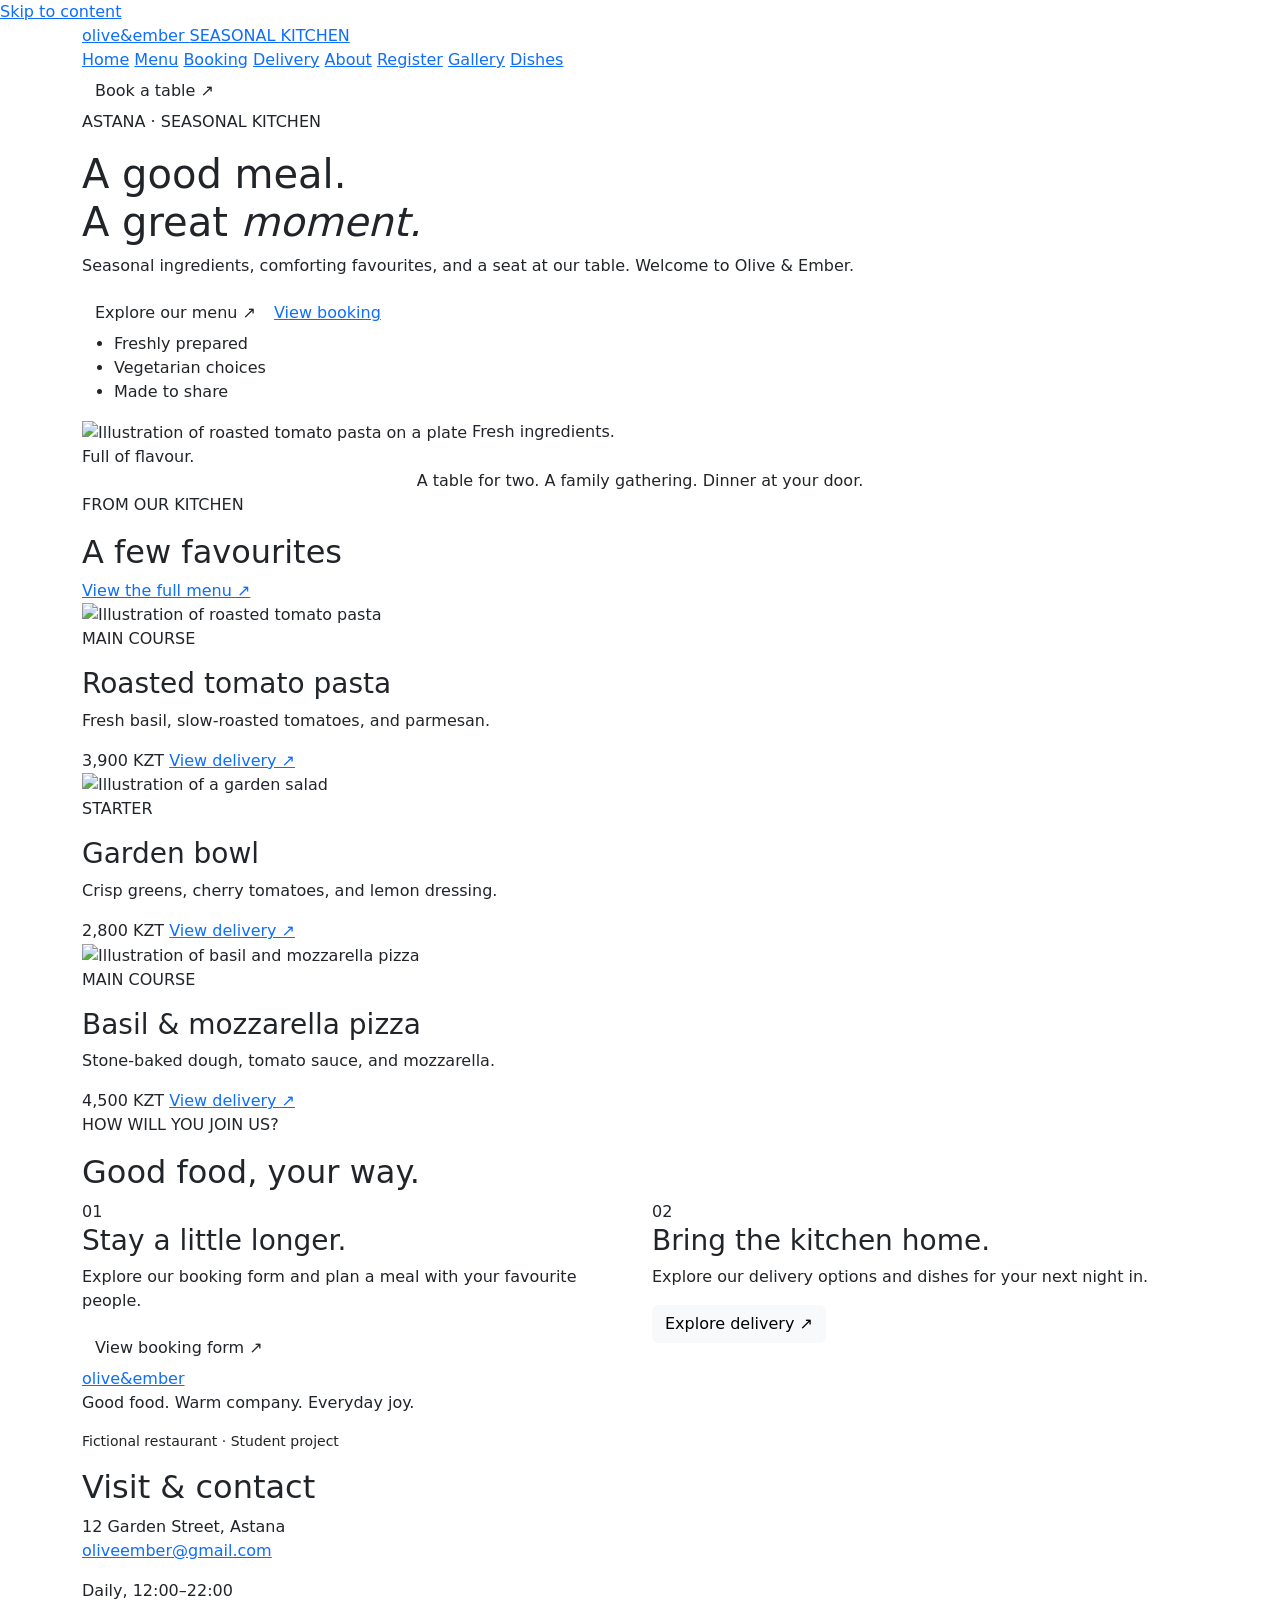
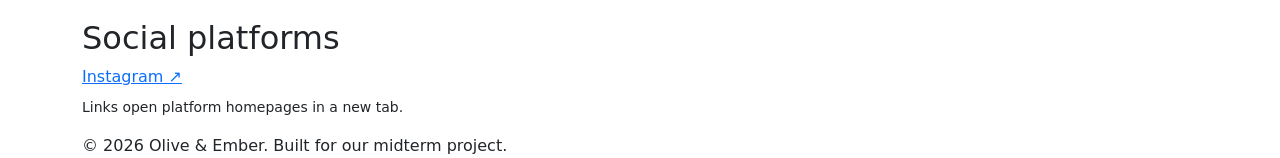
==== index.html @ 15225d43 "navigation - updated on each page, js file created, index img path fixed, dishes, gallery, register " ====
<!DOCTYPE html>
<html lang="en">
<head>
    <meta charset="UTF-8">
    <meta name="viewport" content="width=device-width, initial-scale=1.0">
    <link href="https://cdn.jsdelivr.net/npm/bootstrap@5.3.3/dist/css/bootstrap.min.css" rel="stylesheet">
    <title>Home | Olive &amp; Ember</title>
    <link rel="preconnect" href="https://fonts.googleapis.com">
    <link rel="preconnect" href="https://fonts.gstatic.com" crossorigin>
    <link href="https://fonts.googleapis.com/css2?family=DM+Sans:wght@400;500;600;700&family=Playfair+Display:wght@500;600;700&display=swap" rel="stylesheet">
    <link rel="stylesheet" href="css/style.css">
</head>

<body>
    <a class="skip-link" href="#main-content">Skip to content</a>

    <header class="site-header">
        <div class="container header-inner">
            <a class="brand" href="index.html">
                olive&amp;ember
                <span class="brand-caption">SEASONAL KITCHEN</span>
            </a>

            <nav class="site-nav">
                <a href="index.html">Home</a>
                <a href="menu.html">Menu</a>
                <a href="booking.html">Booking</a>
                <a href="delivery.html">Delivery</a>
                <a href="about.html">About</a>
                <a href="register.html">Register</a>
                <a href="gallery.html">Gallery</a>
                <a href="dishes.html">Dishes</a>
            </nav>

            <a class="btn btn-brand header-book" href="booking.html">
                Book a table ↗ </a>
        </div>
    </header>

    <main id="main-content">
        <section class="hero container">
            <div class="hero-copy">
                <p class="eyebrow">ASTANA · SEASONAL KITCHEN</p>

                <h1>
                    A good meal.<br>
                    A great <em>moment.</em>
                </h1>

                <p>
                    Seasonal ingredients, comforting favourites, and a seat
                    at our table. Welcome to Olive &amp; Ember.
                </p>

                <div class="hero-actions">
                    <a class="btn btn-brand" href="menu.html">
                        Explore our menu ↗
                    </a>

                    <a class="text-link" href="booking.html">
                        View booking
                    </a>
                </div>

                <ul class="hero-details">
                    <li>Freshly prepared</li>
                    <li>Vegetarian choices</li>
                    <li>Made to share</li>
                </ul>
            </div>

            <div class="hero-art">
                <img
                    src="images/pasta.jpg"
                    alt="Illustration of roasted tomato pasta on a plate"
                    width="480"
                    height="400"
                >

                <span class="hero-note">
                    Fresh ingredients.<br>
                    Full of flavour.
                </span>
            </div>
        </section>

        <div class="occasion-strip text-center">
            <div class="container">
                A table for two. A family gathering. Dinner at your door.
            </div>
        </div>

        <section class="container section-space">
            <div class="section-heading">
                <div>
                    <p class="eyebrow">FROM OUR KITCHEN</p>
                    <h2 id="favourites-title">A few favourites</h2>
                </div>

                <a class="text-link" href="menu.html">
                    View the full menu ↗
                </a>
            </div>

            <div class="dish-grid">
                <article class="dish-card">
                    <img
                        src="images/Roasted-Cherry-Tomato-Sauce-2-copy.jpg"
                        alt="Illustration of roasted tomato pasta"
                        width="480"
                        height="400"
                        loading="lazy"
                    >

                    <div class="dish-content">
                        <p class="eyebrow">MAIN COURSE</p>
                        <h3>Roasted tomato pasta</h3>
                        <p>
                            Fresh basil, slow-roasted tomatoes, and parmesan.
                        </p>

                        <div class="dish-bottom">
                            <span class="price">3,900 KZT</span>
                            <a href="delivery.html">View delivery ↗</a>
                        </div>
                    </div>
                </article>

                <article class="dish-card">
                    <img
                        src="images/fresh-garden-salad-stockcake.jpg"
                        alt="Illustration of a garden salad"
                        width="480"
                        height="400"
                        loading="lazy"
                    >

                    <div class="dish-content">
                        <p class="eyebrow">STARTER</p>
                        <h3>Garden bowl</h3>
                        <p>
                            Crisp greens, cherry tomatoes, and lemon dressing.
                        </p>

                        <div class="dish-bottom">
                            <span class="price">2,800 KZT</span>
                            <a href="delivery.html">View delivery ↗</a>
                        </div>
                    </div>
                </article>

                <article class="dish-card">
                    <img
                        src="images/Prosciutto-and-Mozzarella-Pizza-1368x2000.jpg"
                        alt="Illustration of basil and mozzarella pizza"
                        width="480"
                        height="400"
                        loading="lazy"
                    >

                    <div class="dish-content">
                        <p class="eyebrow">MAIN COURSE</p>
                        <h3>Basil &amp; mozzarella pizza</h3>
                        <p>
                            Stone-baked dough, tomato sauce, and mozzarella.
                        </p>

                        <div class="dish-bottom">
                            <span class="price">4,500 KZT</span>
                            <a href="delivery.html">View delivery ↗</a>
                        </div>
                    </div>
                </article>
            </div>
        </section>

        <section
            class="container section-space pt-0">
            <div class="section-heading">
                <div>
                    <p class="eyebrow">HOW WILL YOU JOIN US?</p>
                    <h2 id="services-title">Good food, your way.</h2>
                </div>
            </div>

            <div class="row g-4">
                <div class="col-12 col-md-6">
                    <article class="service-panel">
                        <span class="step-number">01</span>
                        <h3>Stay a little longer.</h3>
                        <p>
                            Explore our booking form and plan a meal
                            with your favourite people.
                        </p>

                        <a class="btn btn-brand" href="booking.html">
                            View booking form ↗
                        </a>
                    </article>
                </div>

                <div class="col-12 col-md-6">
                    <article class="service-panel service-panel-dark">
                        <span class="step-number">02</span>
                        <h3>Bring the kitchen home.</h3>
                        <p>
                            Explore our delivery options and dishes
                            for your next night in.
                        </p>

                        <a class="btn btn-light" href="delivery.html">
                            Explore delivery ↗
                        </a>
                    </article>
                </div>
            </div>
        </section>
    </main>

    <footer class="site-footer">
        <div class="container footer-grid">
            <div>
                <a class="brand footer-brand" href="index.html">
                    olive<span>&amp;</span>ember
                </a>
                <p>Good food. Warm company. Everyday joy.</p>
                <p class="small">Fictional restaurant · Student project</p>
            </div>

            <div>
                <h2 class="footer-heading">Visit &amp; contact</h2>
                <address>
                    12 Garden Street, Astana<br>
                    <a href="mailto:oliveember@gmail.com">oliveember@gmail.com</a>
                </address>
                <p>Daily, 12:00–22:00</p>
            </div>

            <div>
                <h2 class="footer-heading">Social platforms</h2>

                <a
                    href="https://www.instagram.com/"
                    target="_blank">
                    Instagram ↗
                </a>
                <br>
                <p class="small mt-2">
                    Links open platform homepages in a new tab.
                </p>
            </div>
        </div>

        <div class="container footer-bottom">
            © 2026 Olive &amp; Ember. Built for our midterm project.
        </div>
    </footer>
</body>
</html>
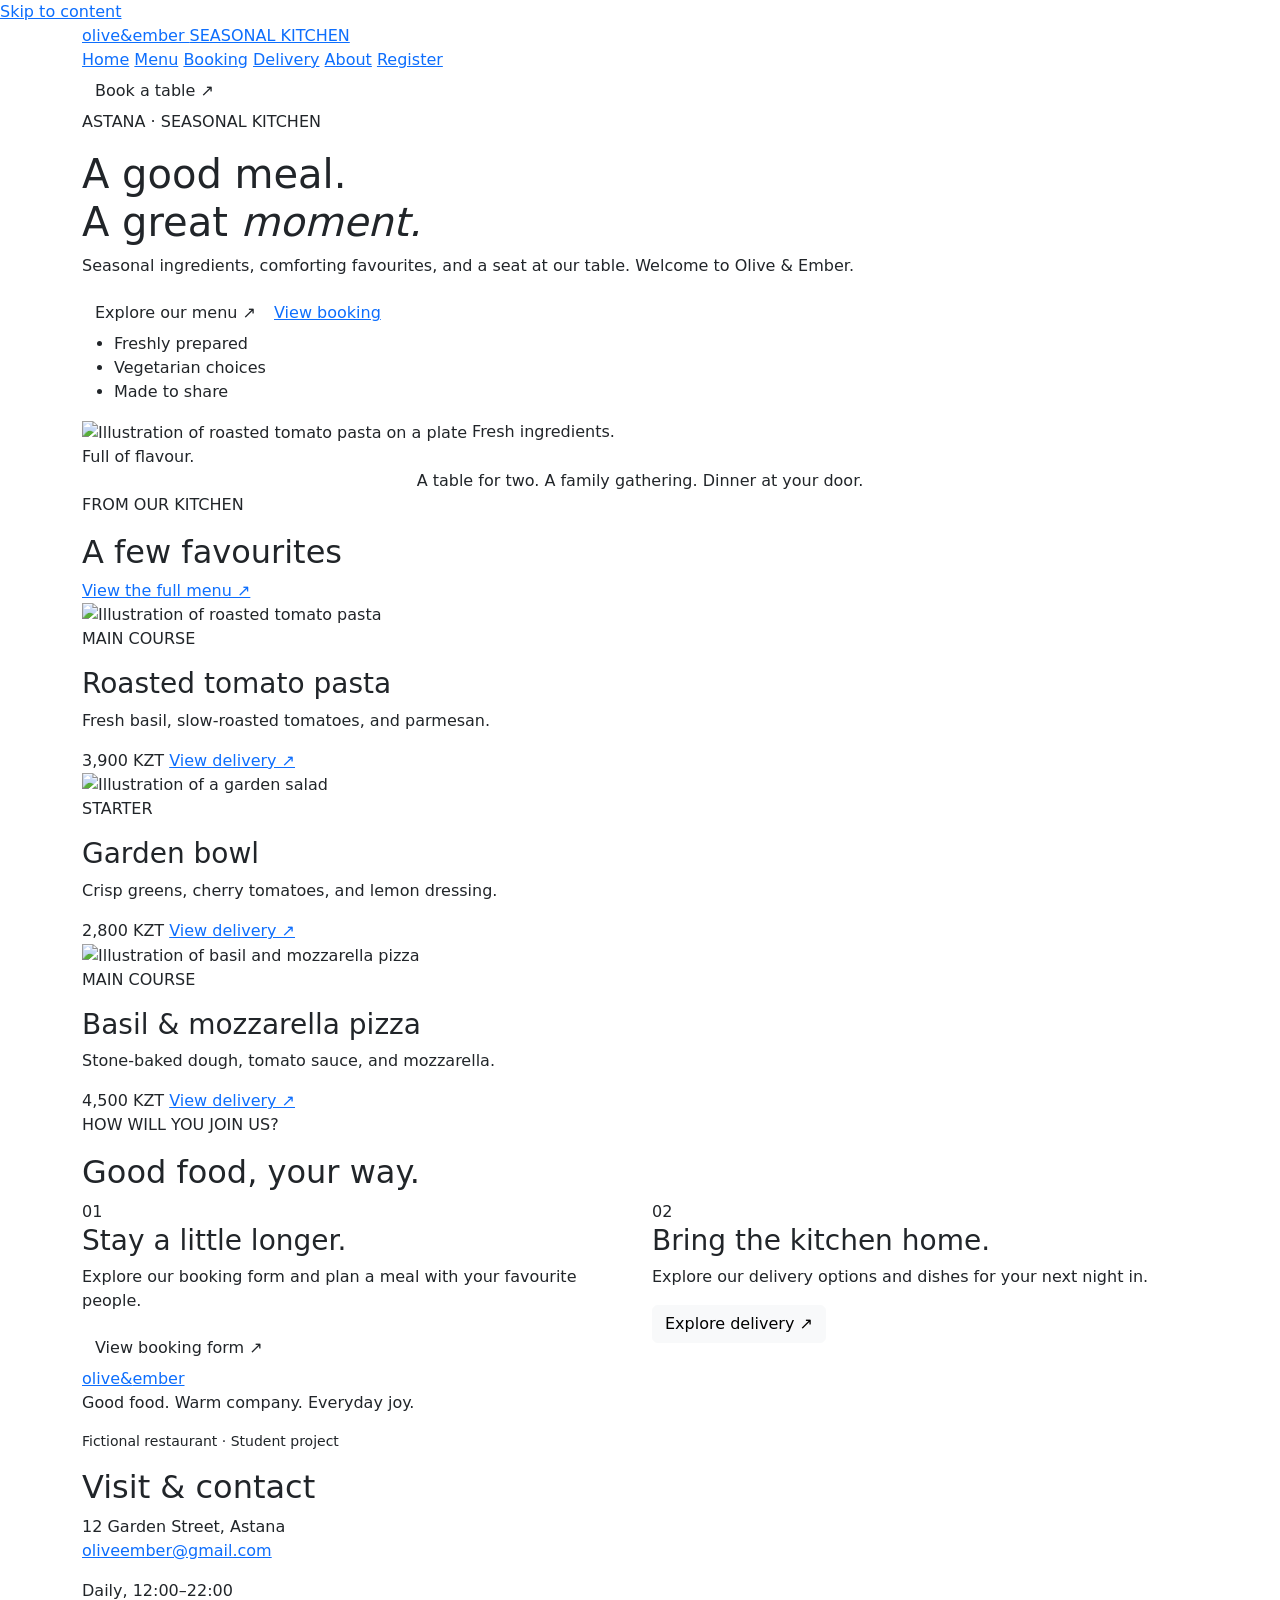
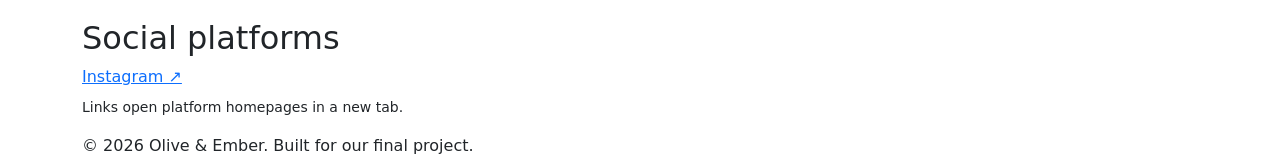
==== commit f318a49a: "Unused pages deleted,register page filled, navigation bar updated, js links added to each page" ====
--- a/index.html
+++ b/index.html
@@ -28,8 +28,6 @@
                 <a href="delivery.html">Delivery</a>
                 <a href="about.html">About</a>
                 <a href="register.html">Register</a>
-                <a href="gallery.html">Gallery</a>
-                <a href="dishes.html">Dishes</a>
             </nav>
 
             <a class="btn btn-brand header-book" href="booking.html">
@@ -252,7 +250,7 @@
         </div>
 
         <div class="container footer-bottom">
-            © 2026 Olive &amp; Ember. Built for our midterm project.
+            © 2026 Olive &amp; Ember. Built for our final project.
         </div>
     </footer>
 </body>
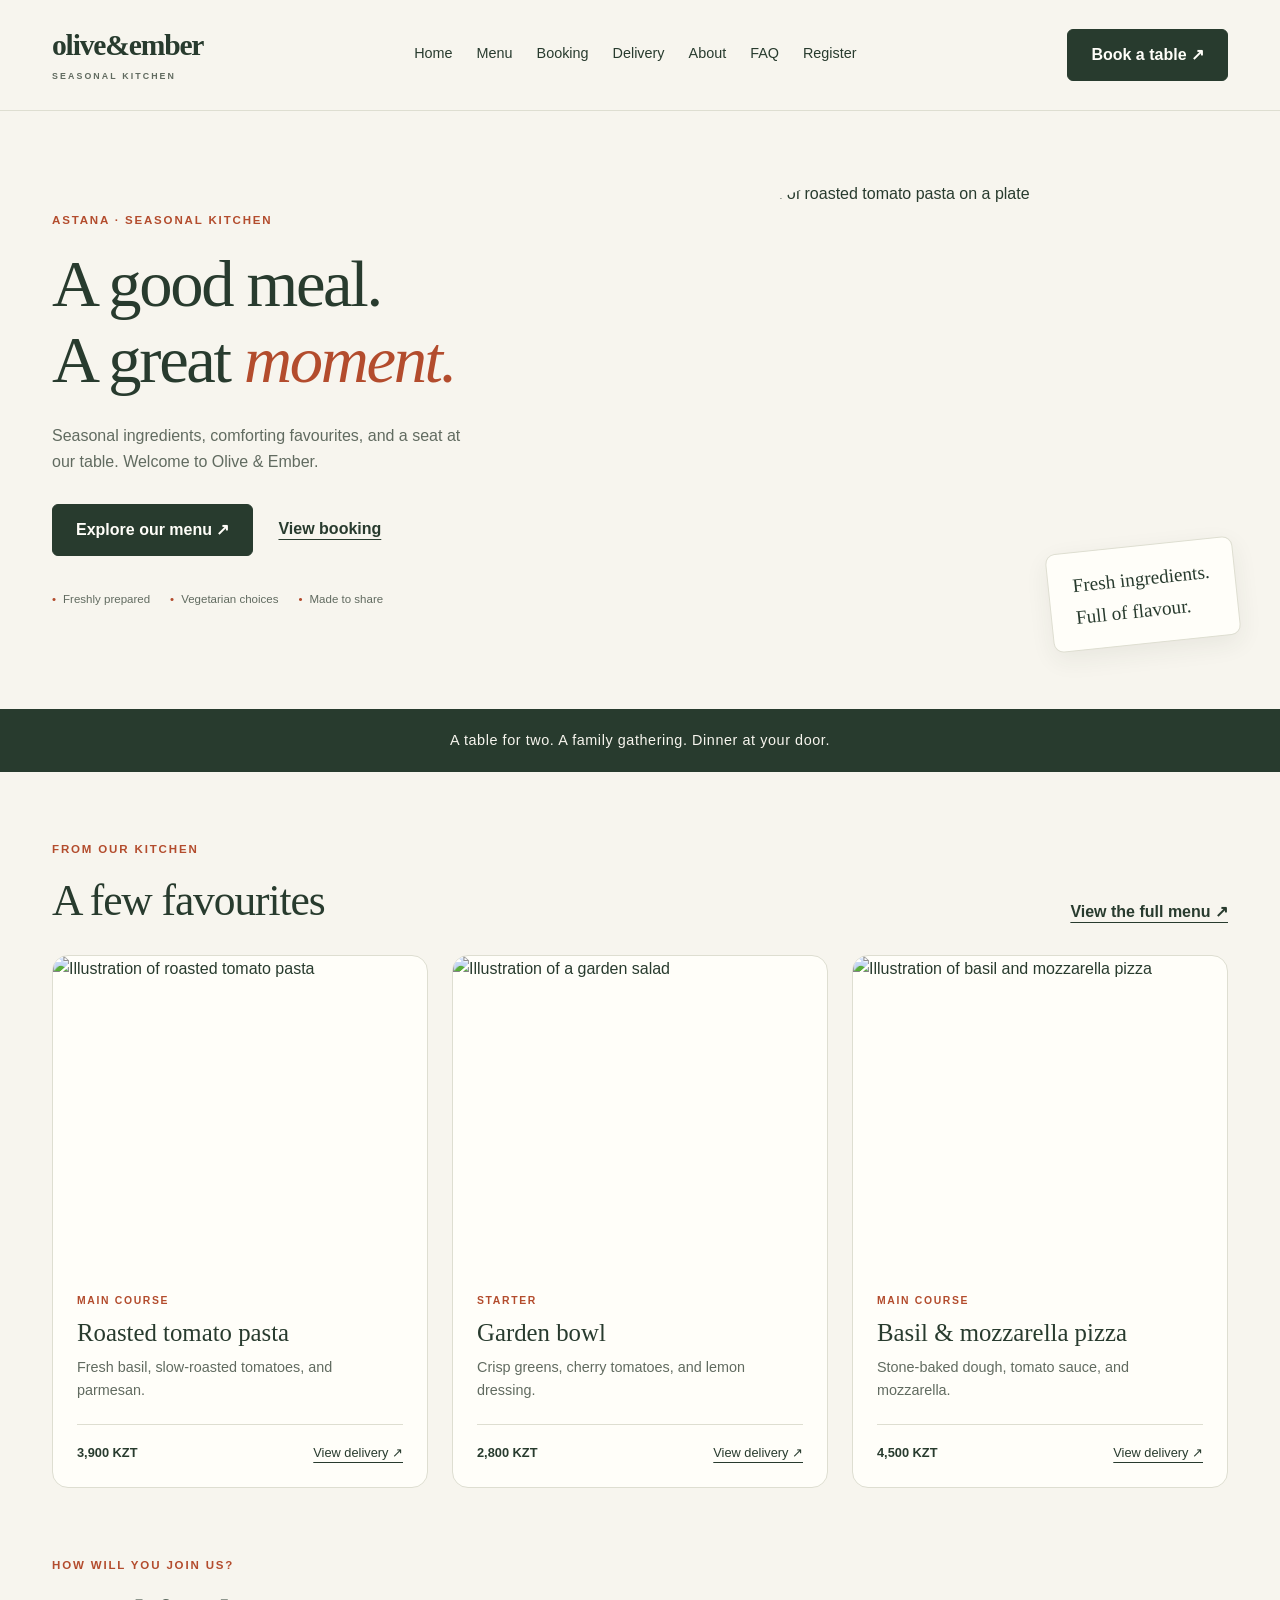
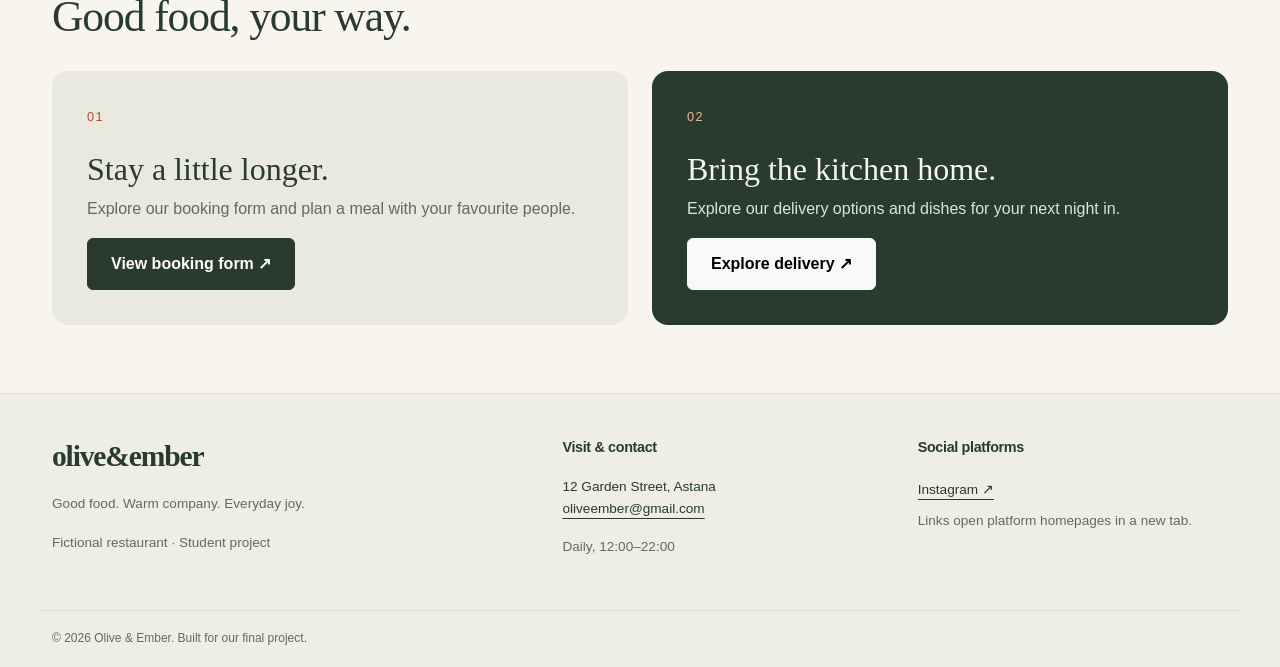
==== commit 014075ca: "faq tab" ====
--- a/index.html
+++ b/index.html
@@ -21,12 +21,13 @@
                 <span class="brand-caption">SEASONAL KITCHEN</span>
             </a>
 
-            <nav class="site-nav">
+            <nav class="site-nav" aria-label="Main navigation">
                 <a href="index.html">Home</a>
                 <a href="menu.html">Menu</a>
                 <a href="booking.html">Booking</a>
                 <a href="delivery.html">Delivery</a>
                 <a href="about.html">About</a>
+                <a href="faq.html">FAQ</a>
                 <a href="register.html">Register</a>
             </nav>
 
@@ -253,5 +254,10 @@
             © 2026 Olive &amp; Ember. Built for our final project.
         </div>
     </footer>
+
+    <script src="https://code.jquery.com/jquery-3.7.1.min.js"></script>
+    <script src="https://cdn.jsdelivr.net/npm/bootstrap@5.3.3/dist/js/bootstrap.bundle.min.js"></script>
+    <script src="js/script.js"></script>
+    
 </body>
 </html>
--- a/css/style.css
+++ b/css/style.css
@@ -0,0 +1,1022 @@
+:root {
+    --color-cream: #f7f5ee;
+    --color-ink: #283b2e;
+    --color-muted: #616b60;
+    --color-accent: #b34c2d;
+    --color-line: #deded1;
+    --color-white: #fffef9;
+
+    --font-body: "DM Sans", sans-serif;
+    --font-heading: "Playfair Display", Georgia, serif;
+
+    --radius: 16px;
+}
+* {
+    box-sizing: border-box;
+}
+
+body {
+    margin: 0;
+    background: var(--color-cream);
+    color: var(--color-ink);
+    font-family: var(--font-body);
+    font-size: 16px;
+    line-height: 1.65;
+}
+
+h1, h2, h3 {
+    font-family: var(--font-heading); line-height: 1.15;
+}
+
+h1 {
+    font-size: clamp(2.6rem, 5.2vw, 4.9rem); letter-spacing: -0.035em;
+}
+
+h2 {
+    font-size: clamp(2rem, 3.4vw, 3rem); letter-spacing: -0.025em;
+}
+
+h3 {
+    font-size: 1.55rem;
+}
+
+p { color: var(--color-muted);}
+
+a {
+    color: inherit;
+    text-underline-offset: 5px;
+}
+
+a:hover {
+    color: var(--color-accent);
+}
+
+a:focus,
+button:focus {
+    outline: 3px solid var(--color-accent);
+    outline-offset: 5px;
+}
+
+img {
+    display: block;
+    max-width: 100%;
+    height: auto;
+}
+
+.container {
+    max-width: 1200px;
+}
+
+.eyebrow {
+    color: var(--color-accent);
+    font-size: 0.72rem;
+    font-weight: 700;
+    letter-spacing: 0.16em;
+    margin-bottom: 16px;
+}
+
+.text-link {
+    font-weight: 600;
+}
+
+.btn {
+    border-radius: 6px;
+    font-weight: 600;
+    padding: 13px 23px;
+}
+
+.btn-brand {
+    background: var(--color-ink);
+    color: var(--color-white);
+    border: 1px solid var(--color-ink);
+}
+
+.btn-brand:hover,
+.btn-brand:focus {
+    background: var(--color-accent);
+    border-color: var(--color-accent);
+    color: white;
+}
+
+.skip-link {
+    position: absolute;
+    top: -100px;
+    left: 20px;
+    background: var(--color-white);
+    padding: 10px;
+    z-index: 100;
+}
+
+.skip-link:focus {
+    top: 12px;
+}
+
+.site-header {
+    border-bottom: 1px solid var(--color-line);
+}
+
+.header-inner {
+    display: flex;
+    align-items: center;
+    justify-content: space-between;
+    gap: 25px;
+    min-height: 110px;
+}
+
+.brand {
+    font-family: var(--font-heading);
+    font-size: 1.85rem;
+    font-weight: 600;
+    text-decoration: none;
+    letter-spacing: -0.04em;
+    line-height: 1.15;
+}
+
+.brand-caption {
+    display: block;
+    color: var(--color-muted);
+    font-family: var(--font-body);
+    font-size: 0.55rem;
+    letter-spacing: 0.24em;
+    margin-top: 9px;
+}
+
+.site-nav {
+    display: flex;
+    align-items: center;
+    gap: 24px;
+}
+
+.site-nav a {
+    font-size: 0.9rem;
+    text-decoration: none;
+    padding: 8px 0;
+    border-bottom: 2px solid transparent;
+}
+
+.site-nav a[aria-current="page"] {
+    border-bottom-color: var(--color-accent);
+    color: var(--color-accent);
+}
+
+.section-space {
+    padding-top: 68px;
+    padding-bottom: 68px;
+}
+
+.section-heading {
+    display: flex;
+    justify-content: space-between;
+    align-items: flex-end;
+    gap: 20px;
+    margin-bottom: 30px;
+}
+
+.section-heading h2 {
+    margin: 0;
+}
+
+/*Booking CSS*/
+.page-intro {
+    padding-top: 60px;
+    padding-bottom: 45px;
+}
+
+.page-intro h1 {
+    max-width: 850px;
+}
+
+.intro-copy {
+    max-width: 620px;
+    margin-top: 22px;
+}
+
+.site-footer {
+    background: #eeeee4;
+    border-top: 1px solid var(--color-line);
+    padding-top: 45px;
+}
+
+.footer-grid {
+    display: grid;
+    grid-template-columns: 1.5fr 1fr 1fr;
+    gap: 45px;
+    padding-bottom: 35px;
+}
+
+.footer-brand {
+    display: inline-block;
+    margin-bottom: 20px;
+}
+
+.site-footer p, .site-footer address, .site-footer a:not(.brand) {
+    font-size: 0.85rem;
+}
+
+.footer-heading {
+    font-family: var(--font-body);
+    font-size: 0.9rem;
+    font-weight: 700;
+    margin-bottom: 20px;
+}
+
+.footer-bottom {
+    border-top: 1px solid var(--color-line);
+    padding-top: 18px;
+    padding-bottom: 18px;
+    font-size: 0.75rem;
+    color: var(--color-muted);
+}
+/* common part for all pages */
+
+/* Home page styling */
+.hero {
+    display: grid;
+    grid-template-columns: 1.08fr 1fr;
+    align-items: center;
+    gap: 64px;
+    padding-top: 70px;
+    padding-bottom: 70px;
+}
+
+.hero-copy > p:not(.eyebrow) {
+    max-width: 430px;
+    margin-top: 24px;
+}
+
+.hero h1 em {
+    color: var(--color-accent);
+    font-weight: 500;
+}
+
+.hero-actions {
+    display: flex;
+    align-items: center;
+    flex-wrap: wrap;
+    gap: 25px;
+    margin: 28px 0;
+}
+
+.hero-details {
+    display: flex;
+    flex-wrap: wrap;
+    gap: 20px;
+    list-style: none;
+    padding: 0;
+    margin: 34px 0 0;
+    font-size: 0.72rem;
+    color: var(--color-muted);
+}
+
+.hero-details li::before {
+    content: "•";
+    color: var(--color-accent);
+    margin-right: 7px;
+}
+
+.hero-art {
+    position: relative;
+    padding-bottom: 12px;
+}
+
+.hero-art img {
+    border-radius: 160px 160px 16px 16px;
+    width: 100%;
+}
+
+.hero-note {
+    position: absolute;
+    right: -8px;
+    bottom: -6px;
+    background: var(--color-white);
+    border: 1px solid var(--color-line);
+    border-radius: 10px;
+    padding: 17px 24px;
+    transform: rotate(-6deg);
+    font-family: var(--font-heading);
+    font-size: 1.2rem;
+    box-shadow: 0 8px 24px #283b2e12;
+}
+
+.occasion-strip {
+    background: var(--color-ink);
+    color: var(--color-cream);
+    padding: 20px 0;
+    font-size: 0.9rem;
+    letter-spacing: 0.04em;
+}
+
+.service-panel {
+    background: #e9eadd;
+    border-radius: var(--radius);
+    padding: 35px;
+    height: 100%;
+}
+
+.service-panel h3 {
+    font-size: 2rem;
+}
+
+.service-panel-dark {
+    background: var(--color-ink);
+    color: var(--color-cream);
+}
+
+.service-panel-dark p {
+    color: #e0e3d7;
+}
+
+.step-number {
+    display: block;
+    font-size: 0.8rem;
+    letter-spacing: 0.1em;
+    margin-bottom: 24px;
+    color: var(--color-accent);
+}
+
+.service-panel-dark .step-number {
+    color: #f0b698;
+}
+
+/* dish cards */
+.dish-grid {
+    display: grid;
+    grid-template-columns: repeat(3, minmax(0, 1fr));
+    gap: 24px;
+}
+
+.dish-card {
+    background: var(--color-white);
+    border: 1px solid var(--color-line);
+    border-radius: var(--radius);
+    overflow: hidden;
+}
+
+.dish-card img {
+    width: 100%;
+    aspect-ratio: 6 / 5;
+    object-fit: cover;
+}
+
+.dish-content {
+    padding: 24px;
+}
+
+.dish-content .eyebrow {
+    margin-bottom: 10px;
+    font-size: 0.65rem;
+}
+
+.dish-content p:not(.eyebrow) {
+    font-size: 0.9rem;
+    min-height: 48px;
+}
+
+.dish-bottom {
+    display: flex;
+    flex-wrap: wrap;
+    justify-content: space-between;
+    align-items: center;
+    gap: 10px;
+    font-size: 0.8rem;
+    border-top: 1px solid var(--color-line);
+    padding-top: 17px;
+    margin-top: 20px;
+}
+
+.price {
+    font-weight: 700;
+}
+
+
+
+/* delivery */
+.page-intro { padding-top: 60px; padding-bottom: 30px; }
+.page-intro h1 { max-width: 850px; }
+.intro-copy { max-width: 620px; margin-top: 22px; }
+.page-intro {
+    padding-top: 60px;
+    padding-bottom: 30px; 
+}
+.page-intro h1 { 
+    max-width: 850px; 
+}
+.intro-copy { 
+    max-width: 620px;
+    margin-top: 22px;
+}
+
+.form-panel { 
+    background: var(--color-white);
+    border: 1px solid var(--color-line);
+    border-radius: var(--radius); 
+    padding: 32px; 
+}
+.form-panel h2 { 
+    font-size: 2rem; 
+}
+.demo-notice { 
+    font-size: .85rem;
+    background: #efeee3; 
+    padding: 14px; border-radius: 6px;
+}
+.form-label {
+    font-size: .85rem;
+    font-weight: 600;
+}
+.form-control, .form-select { 
+    background-color: #fdfcf7;
+    border-color: #c6cbbb; 
+    padding: 12px; color: var(--color-ink); 
+}
+.form-control:focus, .form-select:focus {
+    border-color: var(--color-accent);
+    box-shadow: 0 0 0 3px #b34c2d25;
+}
+
+.info-panel { 
+    background: #e9eadd; 
+    padding: 35px; border-radius: var(--radius);
+}
+.info-panel h2 { 
+    font-size: 2.4rem; 
+}
+.detail-list { 
+    padding: 0; 
+    list-style: none;
+    margin: 25px 0;
+}
+.detail-list li {
+    padding: 12px 0;
+    border-bottom: 1px solid #cdd2bd;
+    font-size: .9rem; 
+}
+
+    /*Dlivery CSS*/
+
+.page-intro {
+    padding-top: 60px;
+    padding-bottom: 45px;
+}
+.page-intro h1 { 
+    max-width: 850px;
+}
+.intro-copy {
+    max-width: 620px;
+    margin-top: 22px; 
+}
+
+.form-panel { 
+    background: var(--color-white);
+    border: 1px solid var(--color-line);
+    border-radius: var(--radius); padding: 32px; 
+}
+.form-panel h2 { 
+    font-size: 2rem;
+}
+.demo-notice { 
+    font-size: .85rem; 
+    background: #efeee3;
+    padding: 14px; border-radius: 6px;
+}
+.form-label { 
+    font-size: .85rem;
+    font-weight: 600; 
+}
+.form-control, .form-select {
+    background-color: #fdfcf7; 
+    border-color: #c6cbbb; padding: 12px;
+    color: var(--color-ink); 
+}
+.form-control:focus, .form-select:focus {
+    border-color: var(--color-accent); 
+    box-shadow: 0 0 0 3px #b34c2d25; 
+}
+
+.delivery-steps { 
+    padding-left: 22px;
+}
+.delivery-steps li {
+    padding: 8px 0 8px 6px; 
+}
+.order-line { 
+    display: flex; 
+    align-items: center; 
+    justify-content: space-between;
+    gap: 20px; 
+    padding: 16px 0;
+    border-bottom: 1px solid var(--color-line);
+}
+.order-line label {
+    font-weight: 600; 
+    font-size: .9rem;
+}
+.order-line label span { 
+    display: block; font-size: .8rem;
+    font-weight: 400; 
+}
+.quantity-input { 
+    width: 85px;
+    flex-shrink: 0; 
+}
+.order-summary {
+    display: flex; 
+    justify-content: space-between;
+    gap: 20px; padding-top: 20px;
+    font-size: .9rem;
+}
+
+.info-panel { 
+    background: #e9eadd; 
+    padding: 35px; 
+    border-radius: var(--radius);
+}
+.info-panel h2 { 
+    font-size: 2.4rem;
+}
+.detail-list {
+    padding: 0; 
+    list-style: none;
+    margin: 25px 0;
+}
+.detail-list li { 
+    padding: 12px 0; 
+    border-bottom: 1px solid #cdd2bd;
+    font-size: .9rem; 
+}
+
+
+/* Menu CSS */
+
+.menu-table{
+--bs-table-bg: transparent;
+--bs-table-color: var(--color-ink);
+--bs-table-border-color: var(--color-line);
+
+min-width: 620px;
+}
+.menu-table th,
+.menu-table td {
+padding: 18px;
+}
+.menu-table thead{
+font-size: 0.8rem;
+}
+
+.menu-table caption{
+color: var(--color-muted);
+font-size: 0.85rem;
+}
+.dish-grid{
+    display: grid; 
+    grid-template-columns: repeat(3, minmax(0, 1fr)); 
+    gap: 24px;
+}
+.dish-card{
+    background: var(--color-white);
+    border: 1px solid var(--color-line);
+    border-radius: var(--radius);
+    overflow: hidden;
+    display: block;
+    text-decoration: none;
+    color: inherit;
+    transition: transform 0.3s ease, box-shadow 0.3s ease;
+}
+.dish-card:hover{
+    transform: translateY(-8px); 
+    box-shadow: 0 12px 24px rgba(40, 59, 46, 0.12); 
+}
+.dish-card:hover .order-link{
+    color: var(--color-accent);
+    text-decoration: underline;
+}
+.dish-card img{
+    width: 100%;
+    aspect-ratio: 6 / 5;
+    object-fit: cover;
+}
+.dish-content {padding: 24px;}
+.dish-content .eyebrow{margin-bottom: 10px; font-size: .65rem;}
+.dish-content p:not(.eyebrow){
+    font-size: .9rem;
+    min-height: 48px;
+}
+.dish-bottom {
+    display: flex;
+    flex-wrap: wrap;
+    justify-content: space-between;
+    gap: 10px; 
+    align-items: center; 
+    font-size: .8rem; 
+    border-top: 1px solid var(--color-line); 
+    padding-top: 17px; 
+    margin-top: 20px;
+}
+.price{font-weight: 700;}
+
+.story-grid{
+    display: grid;
+    grid-template-columns: 1fr 1fr;
+    align-items: center; gap: 60px;
+}
+.story-grid img{
+    width: 100%;
+    border-radius:
+    var(--radius);
+}
+.story-grid h2{margin-bottom: 24px;}
+
+.value-card {
+    border-top: 1px solid var(--color-line);
+    padding-top: 25px;
+}
+.value-card .step-number{
+    margin-bottom: 15px;
+}
+
+@media (max-width: 991px) {
+    .header-inner {
+        flex-wrap: wrap;
+        justify-content: center;
+        gap: 15px 35px;
+        padding-top: 20px;
+        padding-bottom: 20px;
+    }
+
+    .site-nav {
+        order: 3;
+        justify-content: center;
+        width: 100%;
+    }
+
+    .section-space {
+        padding-top: 45px;
+        padding-bottom: 45px;
+    }
+
+    .footer-grid {
+        gap: 25px;
+        grid-template-columns: 1.2fr 1fr 1fr;
+    }
+}
+
+@media (max-width: 575px) {
+    .container {
+        padding-left: 20px;
+        padding-right: 20px;
+    }
+
+    .header-inner {
+        flex-direction: column;
+    }
+
+    .site-nav {
+        order: initial;
+        flex-wrap: wrap;
+        gap: 9px 17px;
+    }
+
+    .site-nav a {
+        font-size: 0.85rem;
+    }
+
+    .header-book {
+        padding: 9px 18px;
+    }
+
+    .footer-grid {
+        grid-template-columns: 1fr;
+        gap: 30px;
+    }
+
+    .section-heading {
+        flex-direction: column;
+        align-items: flex-start;
+    }
+
+    .page-intro {
+        padding-top: 40px;
+        padding-bottom: 30px;
+    }
+
+    .page-intro h1 {
+        font-size: 2.6rem;
+    }
+}
+
+@media (max-width: 575px) {
+    .page-intro { 
+        padding-top: 40px;
+        padding-bottom: 30px;
+    }
+    .page-intro h1 { 
+        font-size: 2.6rem;
+    }
+    .form-panel, .info-panel { 
+        padding: 22px;
+    }
+    .info-panel h2 {
+        font-size: 2rem;
+    }
+}
+
+@media (max-width: 575px) {
+    .page-intro {
+        padding-top: 40px;
+        padding-bottom: 30px;
+    }
+    .page-intro h1 { 
+        font-size: 2.6rem; 
+    }
+    .form-panel, .info-panel { 
+        padding: 22px; 
+    }
+    .info-panel h2 { 
+        font-size: 2rem;
+    }
+    .order-summary {
+        gap: 10px;
+    }
+}
+
+@media (max-width: 991px) {
+    .hero {
+        gap: 30px;
+        padding-top: 45px;
+        padding-bottom: 45px;
+    }
+
+    .hero h1 {
+        font-size: 3.4rem;
+    }
+
+    .hero-details {
+        gap: 10px;
+    }
+}
+
+@media (max-width: 575px) {
+    .hero {
+        grid-template-columns: 1fr;
+        gap: 35px;
+    }
+
+    .hero h1 {
+        font-size: 3rem;
+    }
+
+    .hero-art {
+        margin: 0 8px 10px 0;
+    }
+
+    .hero-note {
+        right: 0;
+        padding: 13px 20px;
+    }
+
+    .service-panel {
+        padding: 22px;
+    }
+}
+
+@media (max-width: 991px) {
+    .dish-grid {
+        grid-template-columns: repeat(2, minmax(0, 1fr));
+    }
+}
+
+@media (max-width: 575px) {
+    .dish-grid {
+        grid-template-columns: 1fr;
+    }
+
+    .dish-content p:not(.eyebrow) {
+        min-height: 0;
+    }
+}
+
+@media (max-width: 575px) {
+    .form-panel,
+    .info-panel {
+        padding: 22px;
+    }
+
+    .info-panel h2 {
+        font-size: 2rem;
+    }
+
+    .order-summary {
+        gap: 10px;
+    }
+}
+
+@media (max-width: 991px) {
+    .story-grid {
+        gap: 30px;
+    }
+}
+
+@media (max-width: 575px) {
+    .story-grid {
+        grid-template-columns: 1fr;
+    }
+}
+
+/* Endterm Additions: Filters & Lightbox */
+
+.filter-btn{
+    background: var(--color-white);
+    color: var(--color-ink);
+    border: 1px solid var(--color-line);
+    border-radius: 20px;
+    padding: 8px 18px;
+    font-size: 0.85rem;
+    font-weight: 600;
+    cursor: pointer;
+    transition: all 0.25s ease;
+}
+
+.filter-btn:hover{
+    border-color: var(--color-ink);
+}
+
+.filter-btn.active{
+    background: var(--color-ink);
+    color: var(--color-white);
+    border-color: var(--color-ink);
+}
+
+.gallery-item{
+    display: block;
+    overflow: hidden;
+    border-radius: var(--radius);
+    border: 1px solid var(--color-line);
+    aspect-ratio: 4 / 3;
+    background: #eae9df;
+}
+
+.gallery-item img{
+    width: 100%;
+    height: 100%;
+    object-fit: cover;
+    transition: transform 0.35s ease;
+}
+
+.gallery-item:hover img{
+    transform: scale(1.06);
+}
+
+#lightbox{
+    display: none;
+    position: fixed;
+    inset: 0;
+    background: rgba(20, 28, 22, 0.92);
+    z-index: 2000;
+    backdrop-filter: blur(5px);
+}
+
+.lb-stage{
+    display: flex;
+    align-items: center;
+    justify-content: center;
+    width: 100%;
+    height: 100%;
+    padding: 30px;
+}
+
+.lb-stage figure{
+    margin: 0;
+    text-align: center;
+    max-width: 90vw;
+    max-height: 85vh;
+}
+
+.lb-img{
+    max-width: 100%;
+    max-height: 75vh;
+    border-radius: 8px;
+    box-shadow: 0 16px 40px rgba(0, 0, 0, 0.6);
+}
+
+.lb-caption{
+    color: var(--color-cream);
+    margin-top: 14px;
+    font-size: 0.95rem;
+    font-family: var(--font-heading);
+    letter-spacing: 0.04em;
+}
+
+.lb-btn{
+    position: absolute;
+    background: transparent;
+    border: none;
+    color: var(--color-cream);
+    font-size: 2.4rem;
+    cursor: pointer;
+    padding: 12px 18px;
+    z-index: 2010;
+    transition: transform 0.2s ease, color 0.2s ease;
+    line-height: 1;
+}
+
+.lb-btn:hover{
+    color: var(--color-accent);
+    transform: scale(1.15);
+}
+
+.lb-close{
+    top: 18px;
+    right: 24px;
+    font-size: 2.8rem;
+}
+
+.lb-prev{
+    left: 20px;
+    top: 50%;
+    transform: translateY(-50%);
+}
+
+.lb-next{
+    right: 20px;
+    top: 50%;
+    transform: translateY(-50%);
+}
+
+@media (max-width: 575px){
+    .lb-btn {
+        font-size: 1.8rem;
+        padding: 8px;
+    }
+    .lb-prev {left: 8px;}
+    .lb-next {right: 8px;}
+}
+.faq-list {
+    display: flex;
+    flex-direction: column;
+    gap: 16px;
+}
+
+.faq-item {
+    background: var(--color-white);
+    border: 1px solid var(--color-line);
+    border-radius: var(--radius);
+    overflow: hidden;
+    transition: border-color 0.25s ease;
+}
+
+.faq-item.open {
+    border-color: var(--color-accent);
+}
+
+.faq-question {
+    width: 100%;
+    background: transparent;
+    border: none;
+    padding: 22px 26px;
+    display: flex;
+    justify-content: space-between;
+    align-items: center;
+    gap: 20px;
+    text-align: left;
+    font-family: var(--font-heading);
+    font-size: 1.25rem;
+    font-weight: 600;
+    color: var(--color-ink);
+    cursor: pointer;
+    transition: color 0.2s ease;
+}
+
+.faq-question:hover {
+    color: var(--color-accent);
+}
+
+.faq-icon {
+    font-family: var(--font-body);
+    font-size: 1.5rem;
+    font-weight: 400;
+    color: var(--color-accent);
+    line-height: 1;
+    flex-shrink: 0;
+}
+
+.faq-answer {
+    display: none;
+    padding: 0 26px 22px;
+    border-top: 1px solid var(--color-line);
+}
+
+.faq-answer p {
+    margin: 16px 0 0;
+    font-size: 0.95rem;
+}
+
+@media (max-width: 575px) {
+    .faq-question {
+        padding: 18px 20px;
+        font-size: 1.1rem;
+    }
+
+    .faq-answer {
+        padding: 0 20px 18px;
+    }
+}
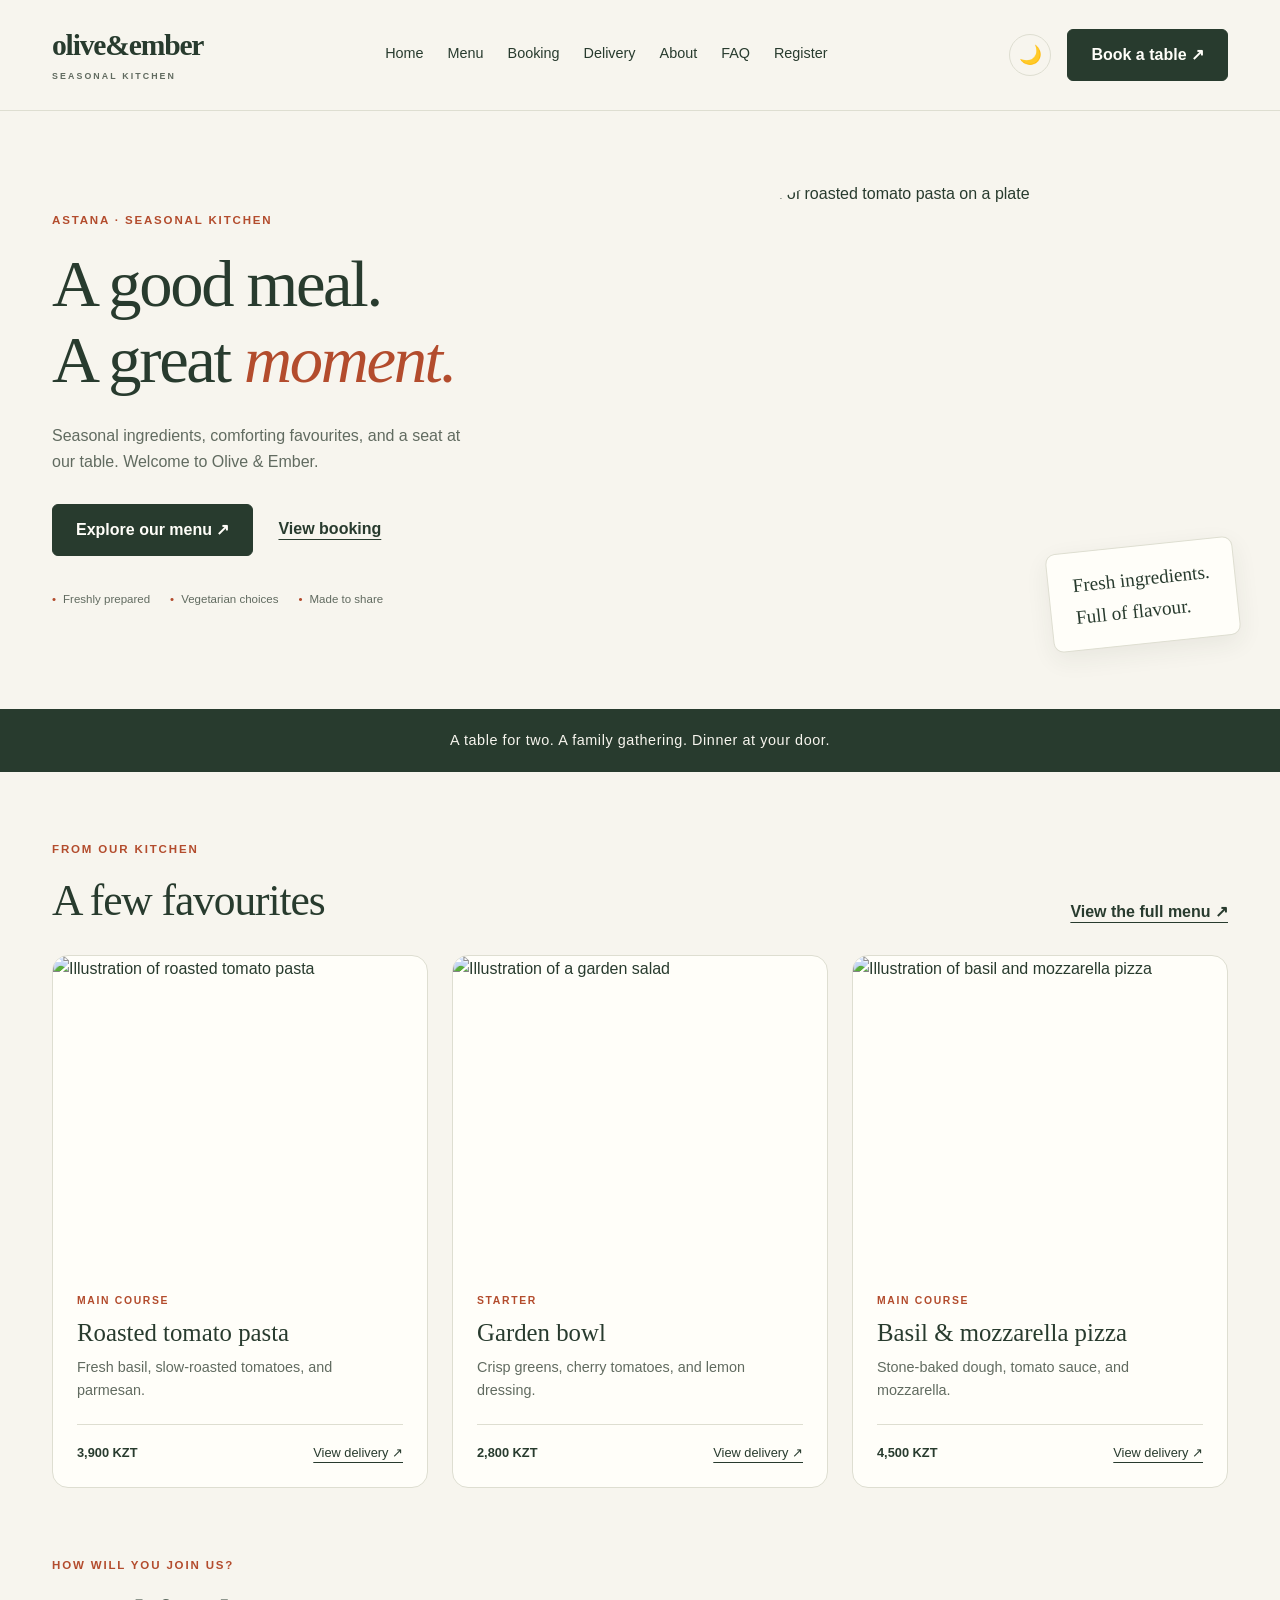
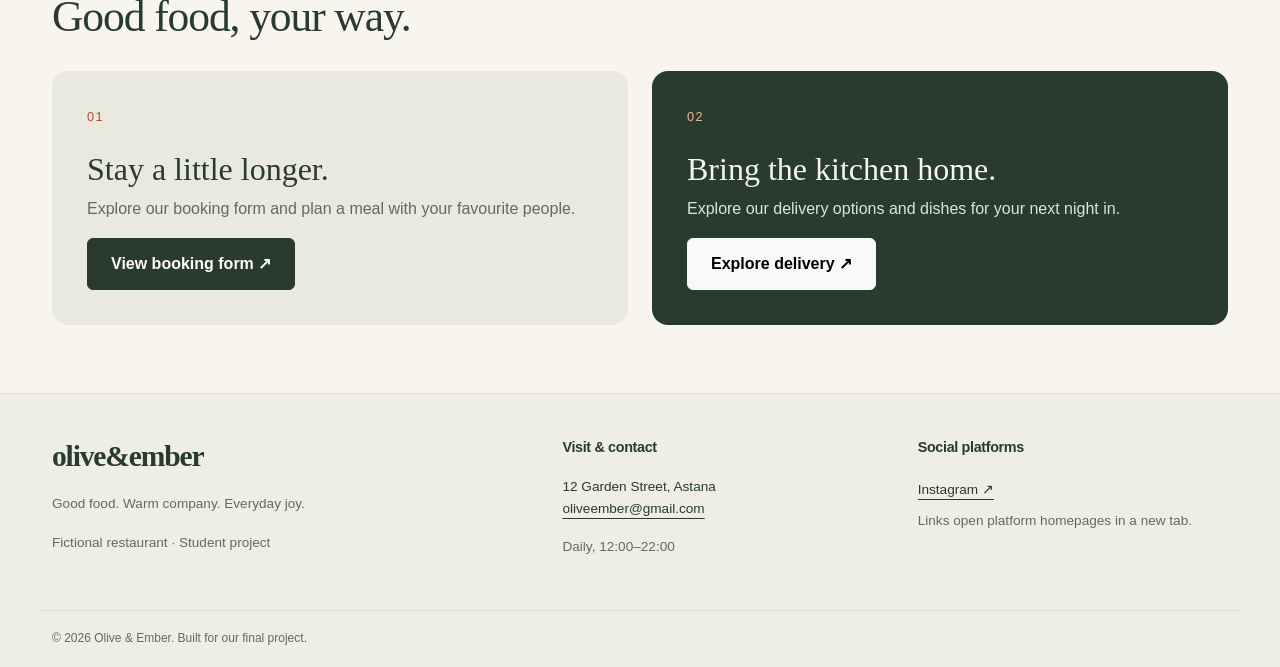
==== commit b521ad9b: "Add theme toggle button and dark theme support across multiple pages" ====
--- a/index.html
+++ b/index.html
@@ -31,8 +31,15 @@
                 <a href="register.html">Register</a>
             </nav>
 
-            <a class="btn btn-brand header-book" href="booking.html">
-                Book a table ↗ </a>
+            <div class="d-flex align-items-center gap-3">
+                <button type="button" id="theme-toggle" class="theme-toggle-btn" aria-label="Toggle theme">
+                    <span class="theme-icon">🌙</span>
+                </button>
+
+                <a class="btn btn-brand header-book" href="booking.html">
+                    Book a table ↗
+                </a>
+            </div>
         </div>
     </header>
 
--- a/css/style.css
+++ b/css/style.css
@@ -1010,7 +1010,7 @@
     font-size: 0.95rem;
 }
 
-@media (max-width: 575px) {
+@media (max-width: 575px){
     .faq-question {
         padding: 18px 20px;
         font-size: 1.1rem;
@@ -1019,4 +1019,129 @@
     .faq-answer {
         padding: 0 20px 18px;
     }
+}
+
+/*Dark Theme (Olive & Ember Palette)*/
+
+body.dark-theme {
+    --color-cream: #121814;
+    --color-ink: #edf2ed;
+    --color-muted: #9aa89c;
+    --color-accent: #e26e4f;
+    --color-line: #253329;
+    --color-white: #1a221c;
+
+    background-color: var(--color-cream);
+    color: var(--color-ink);
+}
+
+body.dark-theme .site-header {
+    border-bottom-color: var(--color-line);
+    background-color: #121814;
+}
+
+body.dark-theme .site-footer {
+    background-color: #0d120f;
+    border-top-color: var(--color-line);
+}
+
+body.dark-theme .dish-card,
+body.dark-theme .form-panel,
+body.dark-theme .modal-content,
+body.dark-theme #previewBox {
+    background-color: var(--color-white) !important;
+    border-color: var(--color-line) !important;
+    color: var(--color-ink) !important;
+}
+
+body.dark-theme .service-panel,
+body.dark-theme .info-panel,
+body.dark-theme .demo-notice {
+    background-color: #212c24 !important;
+    color: var(--color-ink) !important;
+}
+
+body.dark-theme .detail-list li,
+body.dark-theme .order-line,
+body.dark-theme .footer-bottom,
+body.dark-theme .dish-bottom {
+    border-color: var(--color-line) !important;
+}
+
+body.dark-theme .form-control,
+body.dark-theme .form-select {
+    background-color: #161e18 !important;
+    border-color: #2e3d32 !important;
+    color: #edf2ed !important;
+}
+
+body.dark-theme .form-control:focus,
+body.dark-theme .form-select:focus {
+    border-color: var(--color-accent) !important;
+}
+
+body.dark-theme .table {
+    --bs-table-bg: transparent !important;
+    --bs-table-color: var(--color-ink) !important;
+    --bs-table-border-color: var(--color-line) !important;
+}
+
+body.dark-theme .occasion-strip,
+body.dark-theme .service-panel-dark {
+    background-color: #1b241e;
+    color: var(--color-ink);
+}
+
+body.dark-theme .gallery-item {
+    background-color: #212c24;
+}
+
+body.dark-theme .lb-btn {
+    color: #edf2ed;
+}
+
+body.dark-theme .modal-header,
+body.dark-theme .modal-footer {
+    border-color: var(--color-line);
+}
+
+body.dark-theme .btn-close {
+    filter: invert(1) grayscale(100%) brightness(200%);
+}
+
+body.dark-theme .form-control::placeholder {
+    color: #7c8a7e;
+}
+
+body.dark-theme .btn-outline-secondary {
+    color: var(--color-ink);
+    border-color: var(--color-line);
+}
+
+body.dark-theme .btn-outline-secondary:hover {
+    background-color: #253329;
+    border-color: #364a3b;
+    color: var(--color-ink);
+}
+
+.theme-toggle-btn {
+    display: inline-flex;
+    align-items: center;
+    justify-content: center;
+    background: transparent;
+    border: 1px solid var(--color-line);
+    color: var(--color-ink);
+    border-radius: 50%;
+    width: 42px;
+    height: 42px;
+    font-size: 1.15rem;
+    cursor: pointer;
+    transition: all 0.25s ease;
+    padding: 0;
+}
+
+.theme-toggle-btn:hover {
+    border-color: var(--color-accent);
+    color: var(--color-accent);
+    transform: rotate(15deg) scale(1.08);
 }
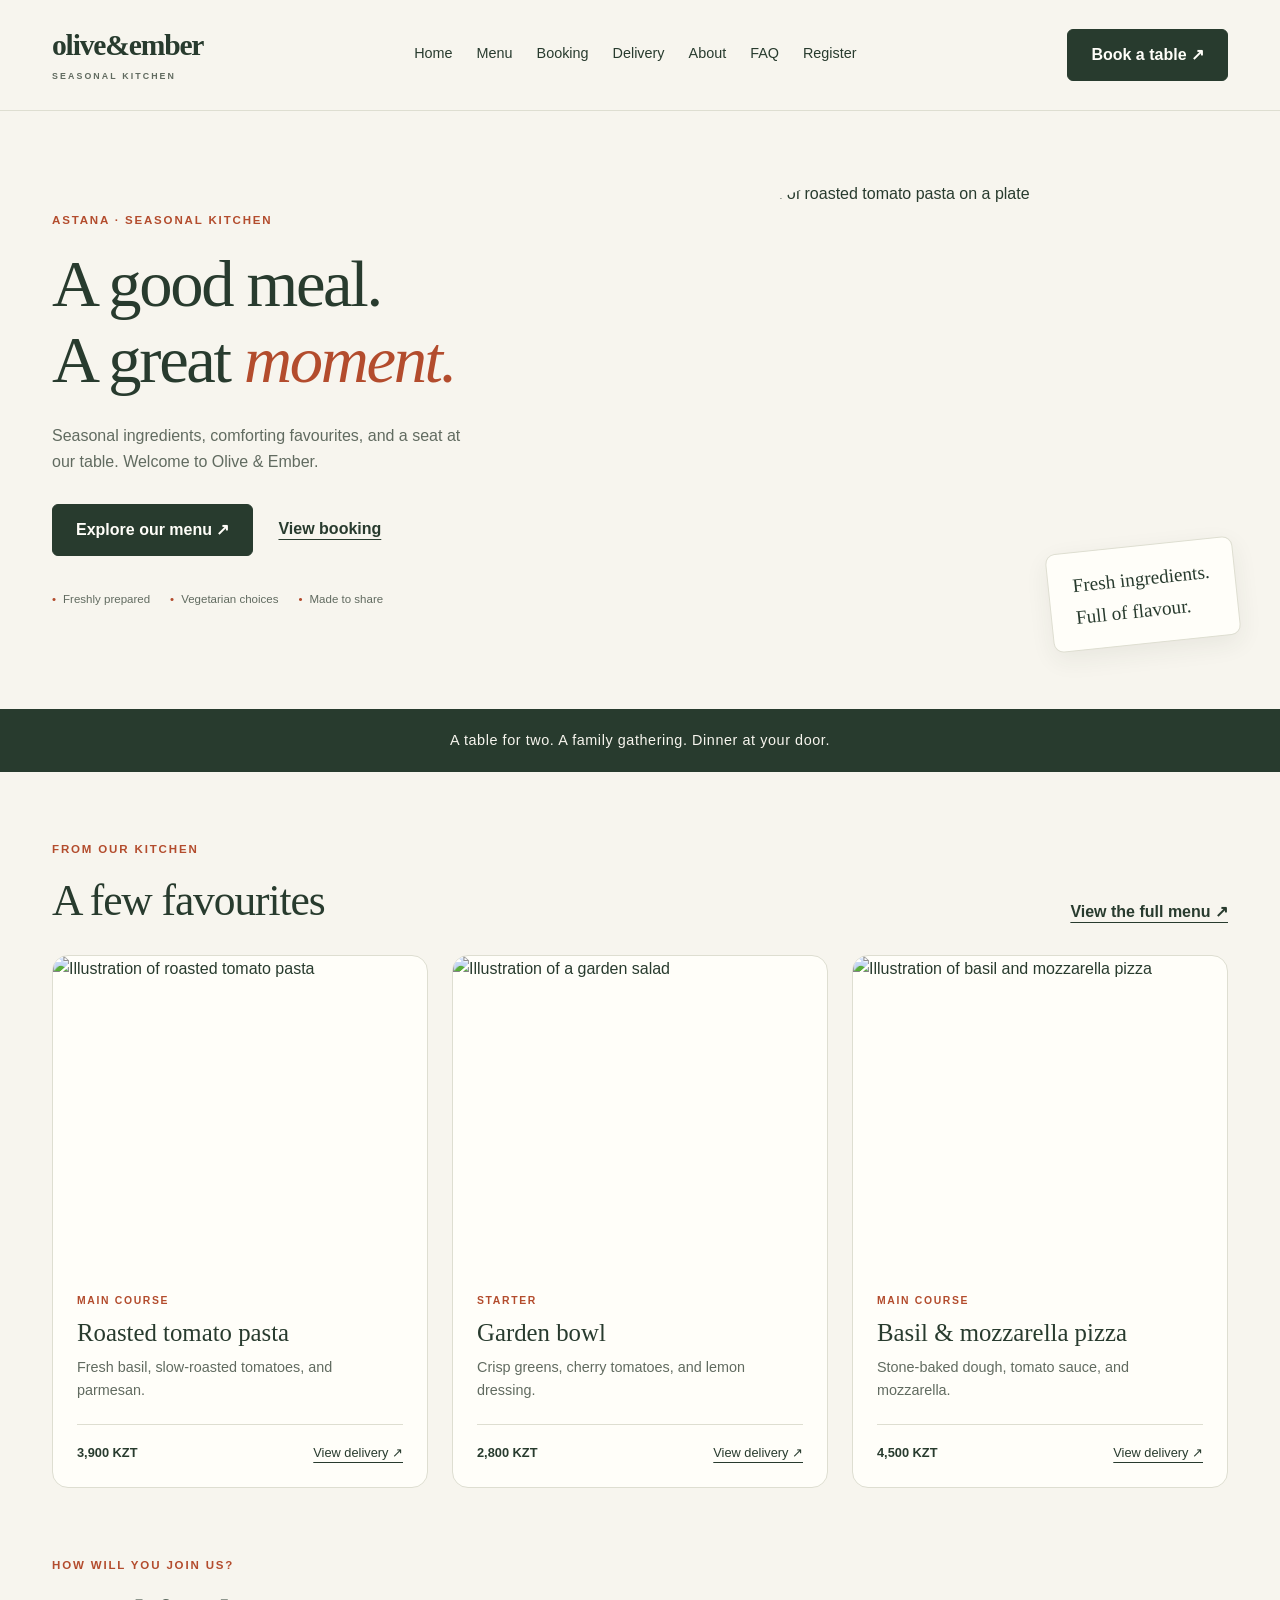
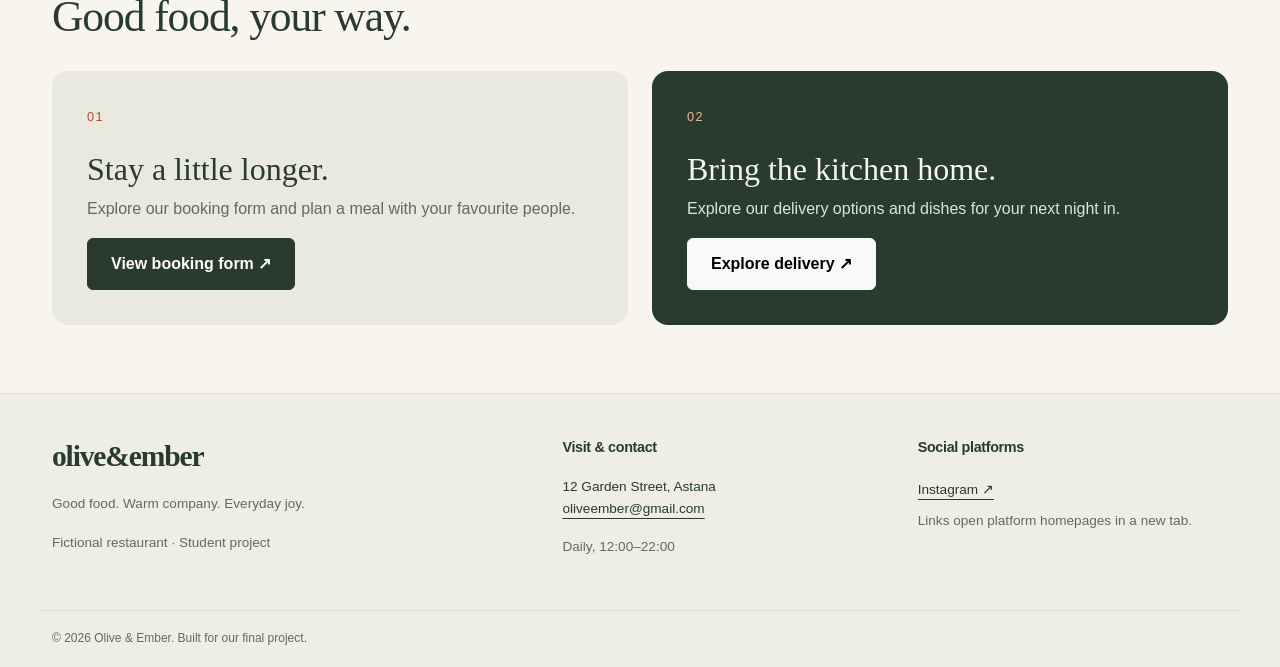
==== commit 392d7b05: "Register updated: Sign in + local storage, js for reg upd, css for reg upd, merge resolved" ====
--- a/index.html
+++ b/index.html
@@ -31,15 +31,8 @@
                 <a href="register.html">Register</a>
             </nav>
 
-            <div class="d-flex align-items-center gap-3">
-                <button type="button" id="theme-toggle" class="theme-toggle-btn" aria-label="Toggle theme">
-                    <span class="theme-icon">🌙</span>
-                </button>
-
-                <a class="btn btn-brand header-book" href="booking.html">
-                    Book a table ↗
-                </a>
-            </div>
+            <a class="btn btn-brand header-book" href="booking.html">
+                Book a table ↗ </a>
         </div>
     </header>
 
--- a/css/style.css
+++ b/css/style.css
@@ -950,6 +950,42 @@
     .lb-prev {left: 8px;}
     .lb-next {right: 8px;}
 }
+
+/*reg style */
+.auth-tabs .nav-link {
+    color: var(--color-muted);
+    font-weight: 600;
+}
+
+.auth-tabs .nav-link.active {
+    color: var(--color-accent);
+    background: var(--color-white);
+    border-color: var(--color-line) var(--color-line) var(--color-white);
+}
+
+.nav-signout {
+    font-family: inherit;
+    font-size: 0.9rem;
+    color: var(--color-ink);
+    background: transparent;
+    border: 1px solid var(--color-line);
+    border-radius: 999px;
+    padding: 4px 14px;
+    cursor: pointer;
+}
+
+.nav-signout:hover,
+.nav-signout:focus-visible {
+    border-color: var(--color-accent);
+    color: var(--color-accent);
+}
+
+@media (max-width: 575px) {
+    .nav-signout {
+        font-size: 0.85rem;
+    }
+}
+
 .faq-list {
     display: flex;
     flex-direction: column;
@@ -1010,7 +1046,7 @@
     font-size: 0.95rem;
 }
 
-@media (max-width: 575px){
+@media (max-width: 575px) {
     .faq-question {
         padding: 18px 20px;
         font-size: 1.1rem;
@@ -1019,129 +1055,4 @@
     .faq-answer {
         padding: 0 20px 18px;
     }
-}
-
-/*Dark Theme (Olive & Ember Palette)*/
-
-body.dark-theme {
-    --color-cream: #121814;
-    --color-ink: #edf2ed;
-    --color-muted: #9aa89c;
-    --color-accent: #e26e4f;
-    --color-line: #253329;
-    --color-white: #1a221c;
-
-    background-color: var(--color-cream);
-    color: var(--color-ink);
-}
-
-body.dark-theme .site-header {
-    border-bottom-color: var(--color-line);
-    background-color: #121814;
-}
-
-body.dark-theme .site-footer {
-    background-color: #0d120f;
-    border-top-color: var(--color-line);
-}
-
-body.dark-theme .dish-card,
-body.dark-theme .form-panel,
-body.dark-theme .modal-content,
-body.dark-theme #previewBox {
-    background-color: var(--color-white) !important;
-    border-color: var(--color-line) !important;
-    color: var(--color-ink) !important;
-}
-
-body.dark-theme .service-panel,
-body.dark-theme .info-panel,
-body.dark-theme .demo-notice {
-    background-color: #212c24 !important;
-    color: var(--color-ink) !important;
-}
-
-body.dark-theme .detail-list li,
-body.dark-theme .order-line,
-body.dark-theme .footer-bottom,
-body.dark-theme .dish-bottom {
-    border-color: var(--color-line) !important;
-}
-
-body.dark-theme .form-control,
-body.dark-theme .form-select {
-    background-color: #161e18 !important;
-    border-color: #2e3d32 !important;
-    color: #edf2ed !important;
-}
-
-body.dark-theme .form-control:focus,
-body.dark-theme .form-select:focus {
-    border-color: var(--color-accent) !important;
-}
-
-body.dark-theme .table {
-    --bs-table-bg: transparent !important;
-    --bs-table-color: var(--color-ink) !important;
-    --bs-table-border-color: var(--color-line) !important;
-}
-
-body.dark-theme .occasion-strip,
-body.dark-theme .service-panel-dark {
-    background-color: #1b241e;
-    color: var(--color-ink);
-}
-
-body.dark-theme .gallery-item {
-    background-color: #212c24;
-}
-
-body.dark-theme .lb-btn {
-    color: #edf2ed;
-}
-
-body.dark-theme .modal-header,
-body.dark-theme .modal-footer {
-    border-color: var(--color-line);
-}
-
-body.dark-theme .btn-close {
-    filter: invert(1) grayscale(100%) brightness(200%);
-}
-
-body.dark-theme .form-control::placeholder {
-    color: #7c8a7e;
-}
-
-body.dark-theme .btn-outline-secondary {
-    color: var(--color-ink);
-    border-color: var(--color-line);
-}
-
-body.dark-theme .btn-outline-secondary:hover {
-    background-color: #253329;
-    border-color: #364a3b;
-    color: var(--color-ink);
-}
-
-.theme-toggle-btn {
-    display: inline-flex;
-    align-items: center;
-    justify-content: center;
-    background: transparent;
-    border: 1px solid var(--color-line);
-    color: var(--color-ink);
-    border-radius: 50%;
-    width: 42px;
-    height: 42px;
-    font-size: 1.15rem;
-    cursor: pointer;
-    transition: all 0.25s ease;
-    padding: 0;
-}
-
-.theme-toggle-btn:hover {
-    border-color: var(--color-accent);
-    color: var(--color-accent);
-    transform: rotate(15deg) scale(1.08);
 }
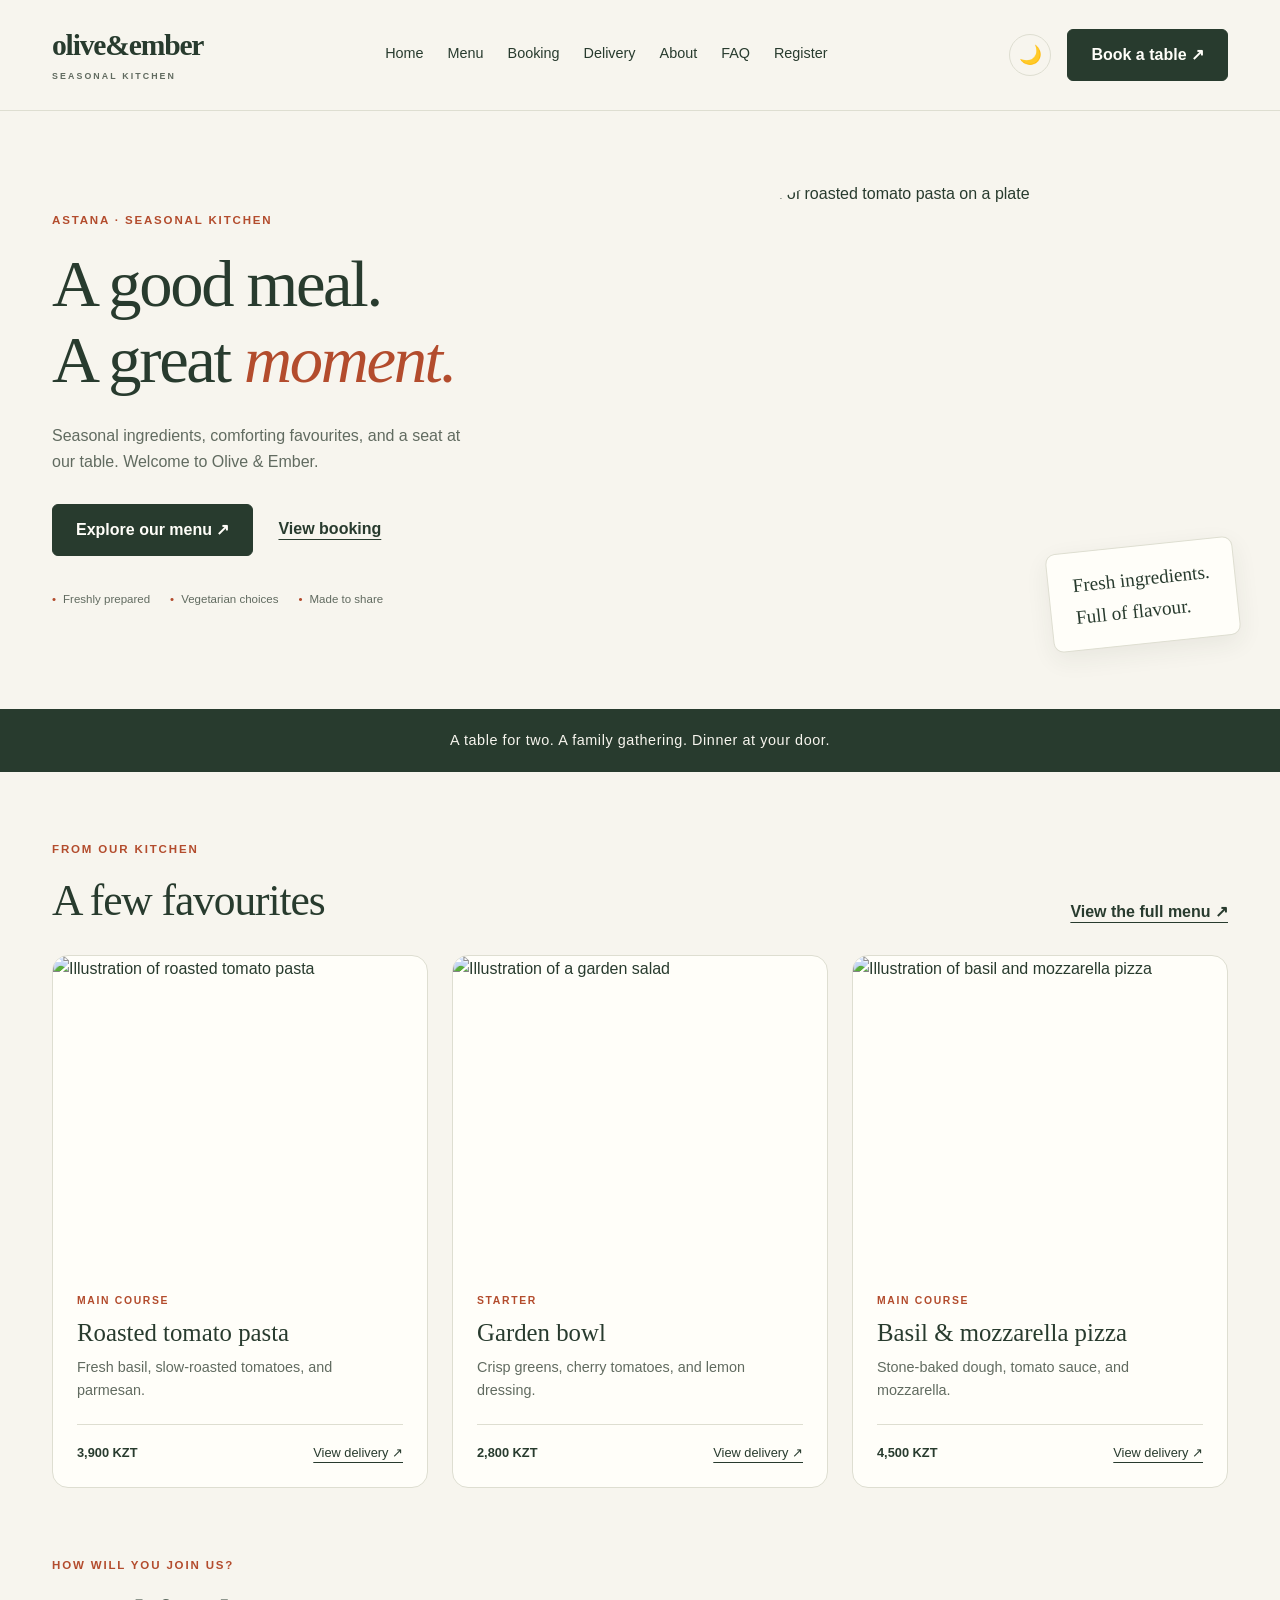
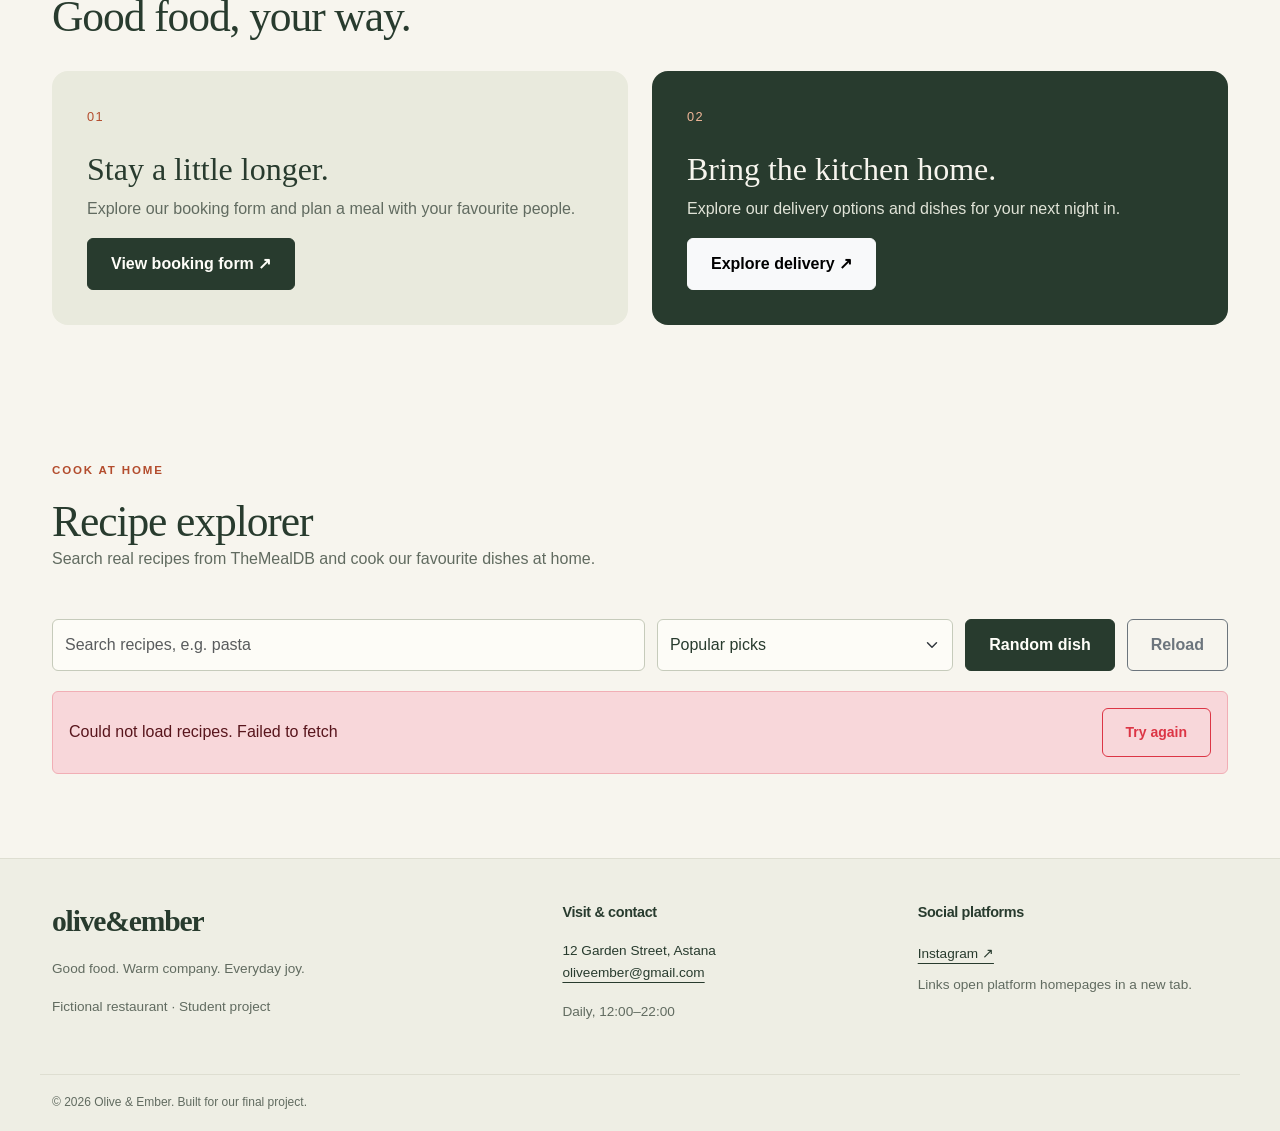
==== commit 6f00ece2: "MealDB API added, home page has a Recipe explorer part that uses API" ====
--- a/index.html
+++ b/index.html
@@ -31,8 +31,15 @@
                 <a href="register.html">Register</a>
             </nav>
 
-            <a class="btn btn-brand header-book" href="booking.html">
-                Book a table ↗ </a>
+            <div class="d-flex align-items-center gap-3">
+                <button type="button" id="theme-toggle" class="theme-toggle-btn" aria-label="Toggle theme">
+                    <span class="theme-icon">🌙</span>
+                </button>
+
+                <a class="btn btn-brand header-book" href="booking.html">
+                    Book a table ↗
+                </a>
+            </div>
         </div>
     </header>
 
@@ -214,7 +221,40 @@
                 </div>
             </div>
         </section>
+        <section class="container section-space" id="recipe-explorer" aria-labelledby="recipes-title">
+            <div class="section-heading">
+                <div>
+                    <p class="eyebrow">COOK AT HOME</p>
+                    <h2 id="recipes-title">Recipe explorer</h2>
+                    <p>Search real recipes from TheMealDB and cook our favourite dishes at home.</p>
+                </div>
+            </div>
+
+            <form id="recipe-form" class="recipe-controls" novalidate>
+                <input class="form-control" id="recipe-search" type="search" placeholder="Search recipes, e.g. pasta" aria-label="Search recipes">
+                <select class="form-select" id="recipe-category" aria-label="Filter by category">
+                    <option value="">Popular picks</option>
+                </select>
+                <button type="button" class="btn btn-brand" id="recipe-random">Random dish</button>
+                <button type="button" class="btn btn-outline-secondary" id="recipe-reload">Reload</button>
+            </form>
+
+            <div id="recipe-status" aria-live="polite"></div>
+            <div id="recipe-grid" class="recipe-grid"></div>
+        </section>
     </main>
+
+        <div class="modal fade" id="recipe-modal" tabindex="-1" aria-labelledby="recipe-modal-title" aria-hidden="true">
+        <div class="modal-dialog modal-lg modal-dialog-scrollable">
+            <div class="modal-content">
+                <div class="modal-header">
+                    <h2 class="modal-title fs-4" id="recipe-modal-title"></h2>
+                    <button type="button" class="btn-close" data-bs-dismiss="modal" aria-label="Close"></button>
+                </div>
+                <div class="modal-body" id="recipe-modal-body"></div>
+            </div>
+        </div>
+    </div>
 
     <footer class="site-footer">
         <div class="container footer-grid">
--- a/css/style.css
+++ b/css/style.css
@@ -951,40 +951,6 @@
     .lb-next {right: 8px;}
 }
 
-/*reg style */
-.auth-tabs .nav-link {
-    color: var(--color-muted);
-    font-weight: 600;
-}
-
-.auth-tabs .nav-link.active {
-    color: var(--color-accent);
-    background: var(--color-white);
-    border-color: var(--color-line) var(--color-line) var(--color-white);
-}
-
-.nav-signout {
-    font-family: inherit;
-    font-size: 0.9rem;
-    color: var(--color-ink);
-    background: transparent;
-    border: 1px solid var(--color-line);
-    border-radius: 999px;
-    padding: 4px 14px;
-    cursor: pointer;
-}
-
-.nav-signout:hover,
-.nav-signout:focus-visible {
-    border-color: var(--color-accent);
-    color: var(--color-accent);
-}
-
-@media (max-width: 575px) {
-    .nav-signout {
-        font-size: 0.85rem;
-    }
-}
 
 .faq-list {
     display: flex;
@@ -1046,7 +1012,7 @@
     font-size: 0.95rem;
 }
 
-@media (max-width: 575px) {
+@media (max-width: 575px){
     .faq-question {
         padding: 18px 20px;
         font-size: 1.1rem;
@@ -1055,4 +1021,269 @@
     .faq-answer {
         padding: 0 20px 18px;
     }
+}
+
+/*Dark Theme (Olive & Ember Palette)*/
+
+body.dark-theme {
+    --color-cream: #121814;
+    --color-ink: #edf2ed;
+    --color-muted: #9aa89c;
+    --color-accent: #e26e4f;
+    --color-line: #253329;
+    --color-white: #1a221c;
+
+    background-color: var(--color-cream);
+    color: var(--color-ink);
+}
+
+body.dark-theme .site-header {
+    border-bottom-color: var(--color-line);
+    background-color: #121814;
+}
+
+body.dark-theme .site-footer {
+    background-color: #0d120f;
+    border-top-color: var(--color-line);
+}
+
+body.dark-theme .dish-card,
+body.dark-theme .form-panel,
+body.dark-theme .modal-content,
+body.dark-theme #previewBox {
+    background-color: var(--color-white) !important;
+    border-color: var(--color-line) !important;
+    color: var(--color-ink) !important;
+}
+
+body.dark-theme .service-panel,
+body.dark-theme .info-panel,
+body.dark-theme .demo-notice {
+    background-color: #212c24 !important;
+    color: var(--color-ink) !important;
+}
+
+body.dark-theme .detail-list li,
+body.dark-theme .order-line,
+body.dark-theme .footer-bottom,
+body.dark-theme .dish-bottom {
+    border-color: var(--color-line) !important;
+}
+
+body.dark-theme .form-control,
+body.dark-theme .form-select {
+    background-color: #161e18 !important;
+    border-color: #2e3d32 !important;
+    color: #edf2ed !important;
+}
+
+body.dark-theme .form-control:focus,
+body.dark-theme .form-select:focus {
+    border-color: var(--color-accent) !important;
+}
+
+body.dark-theme .table {
+    --bs-table-bg: transparent !important;
+    --bs-table-color: var(--color-ink) !important;
+    --bs-table-border-color: var(--color-line) !important;
+}
+
+body.dark-theme .occasion-strip,
+body.dark-theme .service-panel-dark {
+    background-color: #1b241e;
+    color: var(--color-ink);
+}
+
+body.dark-theme .gallery-item {
+    background-color: #212c24;
+}
+
+body.dark-theme .lb-btn {
+    color: #edf2ed;
+}
+
+body.dark-theme .modal-header,
+body.dark-theme .modal-footer {
+    border-color: var(--color-line);
+}
+
+body.dark-theme .btn-close {
+    filter: invert(1) grayscale(100%) brightness(200%);
+}
+
+body.dark-theme .form-control::placeholder {
+    color: #7c8a7e;
+}
+
+body.dark-theme .btn-outline-secondary {
+    color: var(--color-ink);
+    border-color: var(--color-line);
+}
+
+body.dark-theme .btn-outline-secondary:hover {
+    background-color: #253329;
+    border-color: #364a3b;
+    color: var(--color-ink);
+}
+
+.theme-toggle-btn {
+    display: inline-flex;
+    align-items: center;
+    justify-content: center;
+    background: transparent;
+    border: 1px solid var(--color-line);
+    color: var(--color-ink);
+    border-radius: 50%;
+    width: 42px;
+    height: 42px;
+    font-size: 1.15rem;
+    cursor: pointer;
+    transition: all 0.25s ease;
+    padding: 0;
+}
+
+.theme-toggle-btn:hover {
+    border-color: var(--color-accent);
+    color: var(--color-accent);
+    transform: rotate(15deg) scale(1.08);
+}
+
+/*Reg css*/
+.auth-tabs .nav-link {
+    color: var(--color-muted);
+    font-weight: 600;
+}
+
+.auth-tabs .nav-link.active {
+    color: var(--color-accent);
+    background: var(--color-white);
+    border-color: var(--color-line) var(--color-line) var(--color-white);
+}
+
+.nav-signout {
+    font-family: inherit;
+    font-size: 0.9rem;
+    color: var(--color-ink);
+    background: transparent;
+    border: 1px solid var(--color-line);
+    border-radius: 999px;
+    padding: 4px 14px;
+    cursor: pointer;
+}
+
+.nav-signout:hover,
+.nav-signout:focus-visible {
+    border-color: var(--color-accent);
+    color: var(--color-accent);
+}
+
+@media (max-width: 575px) {
+    .nav-signout {
+        font-size: 0.85rem;
+    }
+}
+
+.toggle-password {
+    background: none;
+    border: 0;
+    padding: 0;
+    margin-bottom: 0.5rem;
+    font: inherit;
+    font-size: 0.85rem;
+    font-weight: 600;
+    color: var(--color-accent);
+    cursor: pointer;
+}
+
+.toggle-password:hover {
+    text-decoration: underline;
+}
+
+.toggle-password:focus-visible {
+    outline: 2px solid var(--color-accent);
+    outline-offset: 2px;
+}
+
+/* Recipe explorer (TheMealDB API) */
+.recipe-controls {
+    display: grid;
+    grid-template-columns: 2fr 1fr auto auto;
+    gap: 12px;
+    margin: 28px 0 20px;
+}
+
+.recipe-grid {
+    display: grid;
+    grid-template-columns: repeat(auto-fill, minmax(220px, 1fr));
+    gap: 20px;
+    margin-top: 16px;
+}
+
+.recipe-card {
+    background: var(--color-white);
+    border: 1px solid var(--color-line);
+    border-radius: var(--radius);
+    overflow: hidden;
+    transition: transform 0.2s, box-shadow 0.2s;
+}
+
+.recipe-card:hover {
+    transform: translateY(-3px);
+    box-shadow: 0 8px 20px #283b2e1a;
+}
+
+.recipe-card-btn {
+    display: block;
+    width: 100%;
+    padding: 0;
+    border: 0;
+    background: none;
+    font: inherit;
+    color: inherit;
+    text-align: left;
+    cursor: pointer;
+}
+
+.recipe-card-btn:focus-visible {
+    outline: 3px solid var(--color-accent);
+    outline-offset: -3px;
+}
+
+.recipe-card-btn img {
+    display: block;
+    width: 100%;
+    height: 170px;
+    object-fit: cover;
+}
+
+.recipe-card-body {
+    display: block;
+    padding: 14px 16px 18px;
+}
+
+.recipe-card-body h3 {
+    margin: 4px 0 0;
+    font-size: 1.1rem;
+}
+
+.recipe-modal-img {
+    width: 100%;
+    max-height: 280px;
+    object-fit: cover;
+    border-radius: 12px;
+}
+
+.recipe-ingredients {
+    columns: 2;
+    padding-left: 18px;
+}
+
+@media (max-width: 767px) {
+    .recipe-controls {
+        grid-template-columns: 1fr;
+    }
+
+    .recipe-ingredients {
+        columns: 1;
+    }
 }
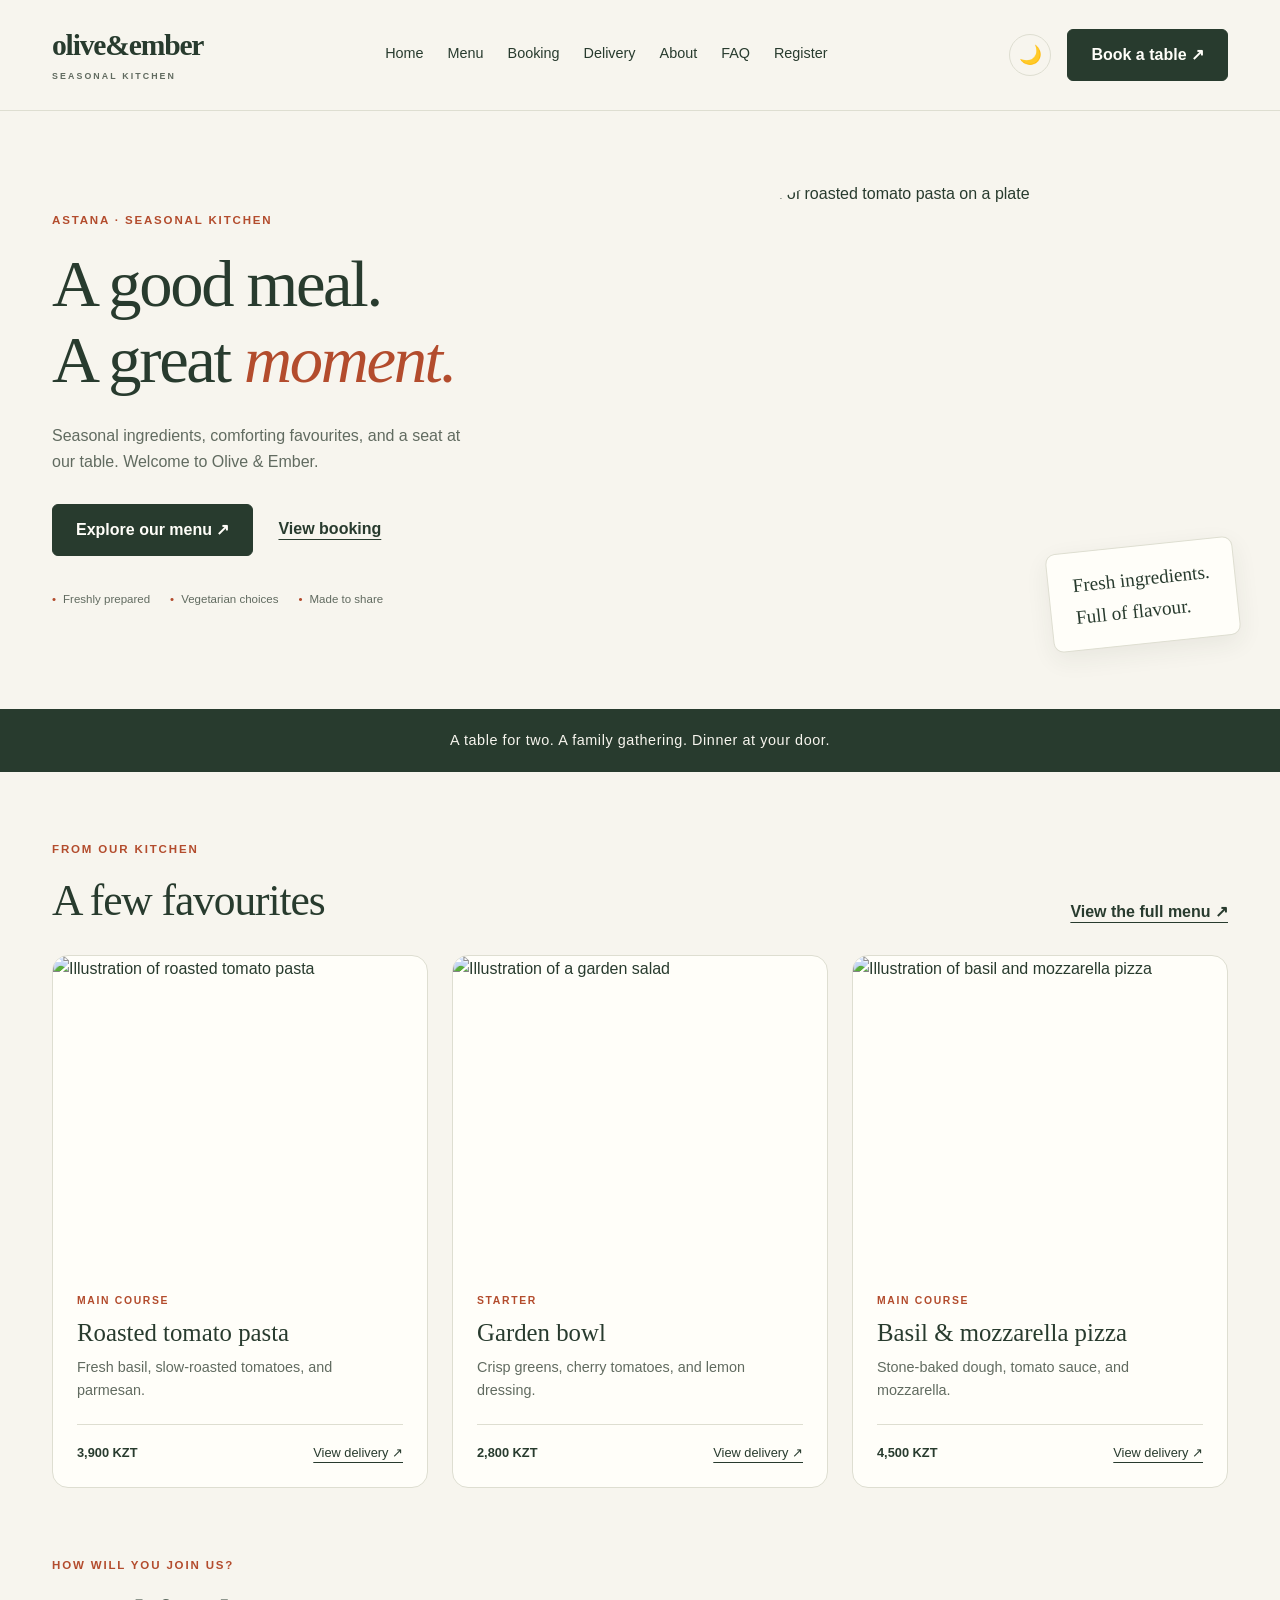
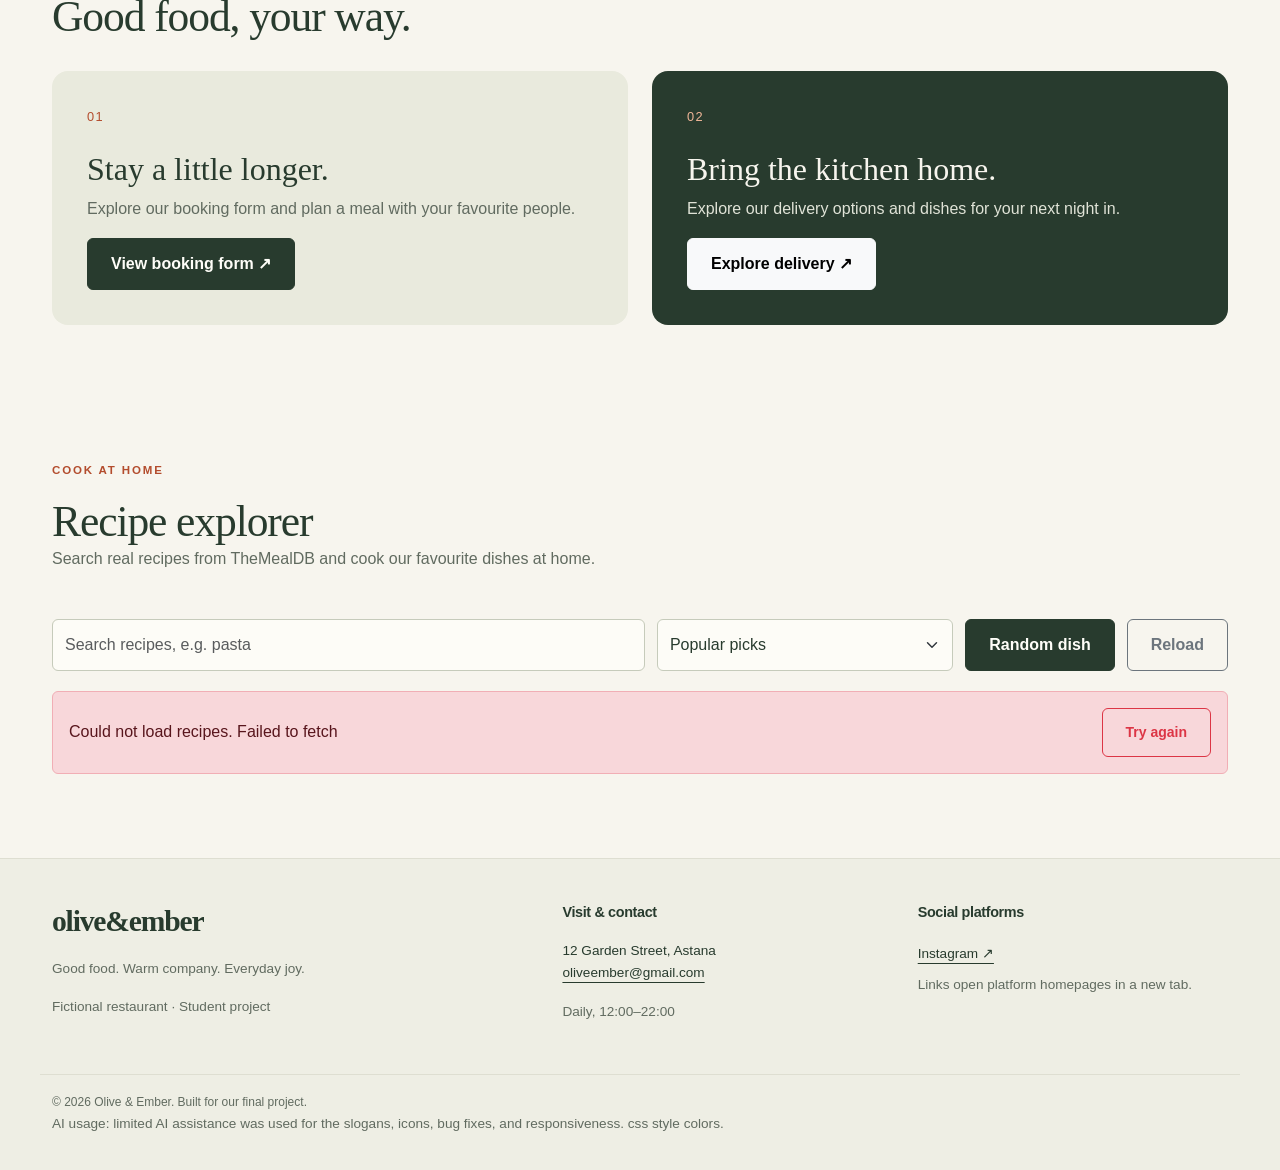
==== commit 5604351e: "AI credit" ====
--- a/index.html
+++ b/index.html
@@ -292,6 +292,10 @@
 
         <div class="container footer-bottom">
             © 2026 Olive &amp; Ember. Built for our final project.
+                <p>
+        AI usage: limited AI assistance was used for the
+        slogans, icons, bug fixes, and responsiveness. css style colors.
+                </p>
         </div>
     </footer>
 
